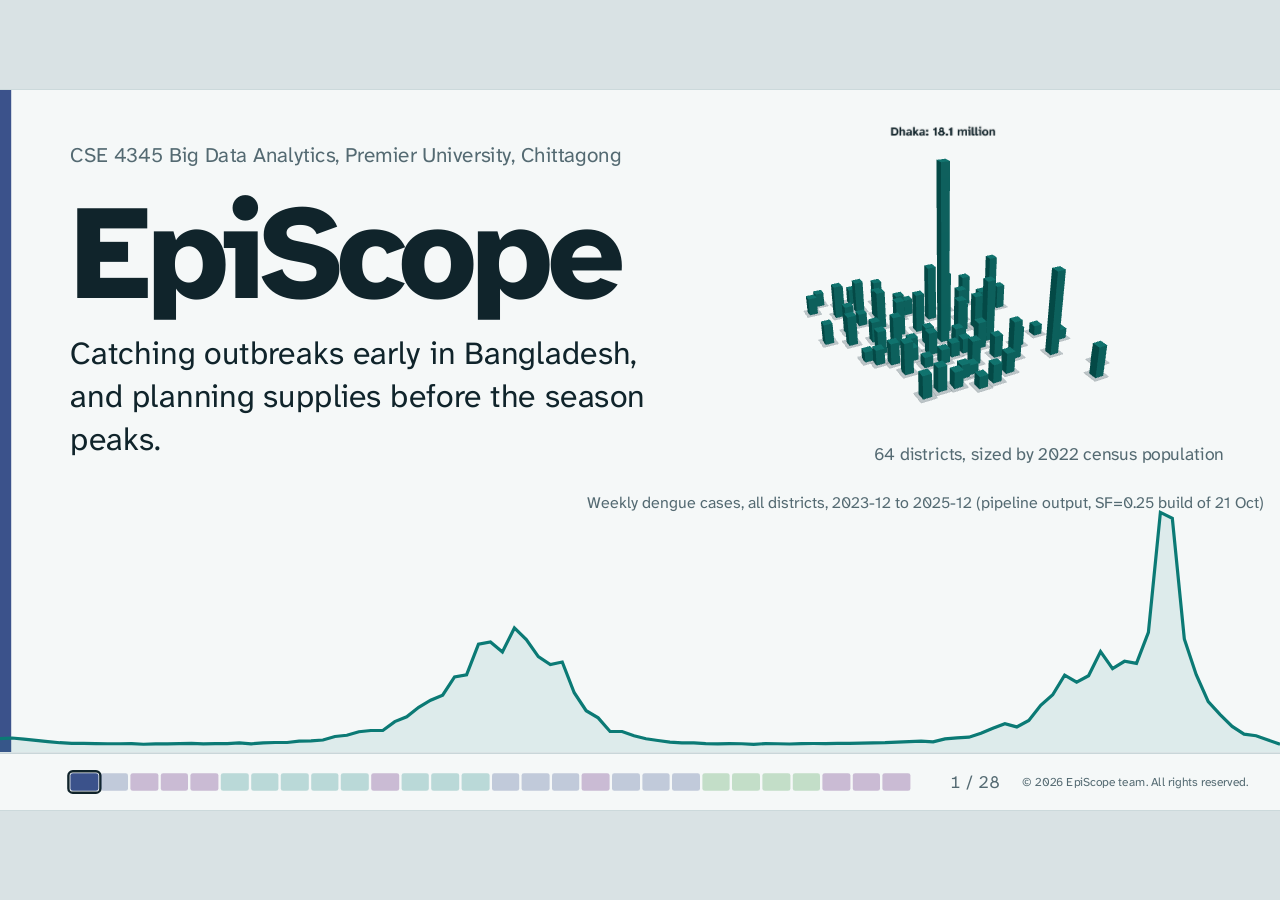
==== index.html @ 824b3678 "Script follows the contribution matrix: backtest, scaling and de-identification to Samira, suppressi" ====
<!doctype html>
<html lang="en" data-theme="light">
<head>
<meta charset="utf-8">
<meta name="viewport" content="width=device-width, initial-scale=1">
<meta name="robots" content="noindex, nofollow">
<title>EpiScope slides</title>
<meta name="description" content="Slides for the EpiScope group video, CSE 4345 Big Data Analytics.">
<link rel="icon" href="data:image/svg+xml,%3Csvg xmlns='http://www.w3.org/2000/svg' viewBox='0 0 16 16'%3E%3Crect width='16' height='16' rx='3' fill='%230b7a75'/%3E%3Cpath d='M2 11l3-4 3 2 3-5 3 3' stroke='white' stroke-width='1.6' fill='none'/%3E%3C/svg%3E">
<link rel="stylesheet" href="assets/base.css">
<style>
  html, body { height: 100%; overflow: hidden; }
  body { background: #d9e2e4; display: grid; place-items: center; }
  :root[data-theme="dark"] body { background: #081215; }

  /* 1600 x 900 design canvas, scaled to fit the window */
  .stage {
    position: fixed; left: 50%; top: 50%; /* fixed: a 1600 px box must not widen the phone's layout viewport */
    width: 1600px; height: 900px;
    transform-origin: 0 0;
    background: var(--paper);
    overflow: hidden;
    box-shadow: 0 0 0 1px var(--rule);
  }
  .slide {
    position: absolute; inset: 0;
    padding: 64px 88px 120px;
    display: none;
    font-size: 30px; line-height: 1.35;
  }
  .slide.active { display: block; }
  .slide h2 {
    font-size: 64px; line-height: 1.05; font-weight: 800; letter-spacing: -0.02em;
    margin: 0 0 28px; max-width: 24ch;
  }
  .slide h2 + .lede { margin-top: -12px; }
  .lede { font-size: 34px; color: var(--muted); max-width: 46ch; margin: 0 0 32px; }
  .slide p { margin: 0 0 18px; max-width: 48ch; }
  .slide ul { margin: 0; padding-left: 1.1em; }
  .slide li { margin: 0 0 14px; max-width: 46ch; }
  .slide li::marker { color: var(--sp); }
  .small { font-size: 22px; color: var(--muted); }
  .src { position: absolute; left: 88px; bottom: 92px; font-size: 18px; color: var(--muted); max-width: 1400px; }
  .cols { display: grid; grid-template-columns: 1fr 1fr; gap: 56px; align-items: start; }
  .cols.wide-left { grid-template-columns: 1.25fr 1fr; }
  .cols.wide-right { grid-template-columns: 1fr 1.35fr; }
  .big { font-size: 96px; font-weight: 800; line-height: 1; letter-spacing: -0.03em; }
  .num { font-variant-numeric: tabular-nums; }
  b, strong { font-weight: 800; }
  code { font-family: inherit; font-weight: 600; background: var(--panel); border: 1px solid var(--rule); border-radius: 6px; padding: 0 .25em; }

  /* the speaker's colour runs down the left edge of each slide */
  .slide::before { content: ""; position: absolute; left: 0; top: 0; bottom: 0; width: 14px; background: var(--sp); }
  .slide[data-speaker="s1"] { --sp: var(--s1); }
  .slide[data-speaker="s2"] { --sp: var(--s2); }
  .slide[data-speaker="s3"] { --sp: var(--s3); }
  .slide[data-speaker="s4"] { --sp: var(--s4); }

  /* bottom bar: speaker label, week-strip progress, slide number */
  .bar {
    position: absolute; left: 0; right: 0; bottom: 0; height: 72px;
    display: flex; align-items: center; gap: 28px; padding: 0 40px 0 88px;
    border-top: 2px solid var(--rule); background: var(--paper);
    font-size: 22px; z-index: 5;
  }
  .team { display: grid; grid-template-columns: repeat(4, 1fr); gap: 30px; margin-top: 34px; }
  .team .card { background: var(--panel); border: 2px solid var(--rule); border-top: 10px solid var(--c); border-radius: 12px; padding: 26px 26px 30px; }
  .team .nm { font-size: 40px; font-weight: 800; line-height: 1.1; margin: 0 0 18px; }
  .team .rl { font-size: 28px; font-weight: 700; margin: 0 0 8px; }
  .team .dt { font-size: 23px; color: var(--muted); margin: 0; }
  .scene3d { position: absolute; margin: 0; }
  .scene3d canvas { position: absolute; inset: 0; width: 100%; height: 100%; opacity: 0; transition: opacity 900ms ease-out; pointer-events: none; }
  .scene3d.on canvas { opacity: 1; }
  .scene3d .fallback { visibility: hidden; }
  .scene3d.no3d .fallback { visibility: visible; }
  .scene3d figcaption { position: absolute; right: 0; bottom: -10px; }
  .only3d { visibility: hidden; }
  .has3d .only3d { visibility: visible; }
  .strip { flex: 1; display: grid; gap: 3px; height: 22px; }
  .strip b { border-radius: 3px; opacity: .28; }
  .strip b.done { opacity: .75; }
  .strip b.now { opacity: 1; outline: 3px solid var(--ink); outline-offset: 1px; }
  .count { font-variant-numeric: tabular-nums; color: var(--muted); min-width: 84px; text-align: right; }
  .copy { font-size: 15px; color: var(--muted); white-space: nowrap; }

  /* entrance animation: one orchestrated rise per slide, diagrams draw in */
  .slide.active [data-in] { animation: rise 480ms cubic-bezier(.2,.7,.2,1) both; animation-delay: calc(var(--i, 0) * 90ms + 60ms); }
  @keyframes rise { from { opacity: 0; transform: translateY(18px); } to { opacity: 1; transform: none; } }
  .slide.active .draw { stroke-dasharray: 1; stroke-dashoffset: 1; animation: draw 900ms ease-out forwards; animation-delay: calc(var(--d, 0) * 120ms + 200ms); }
  @keyframes draw { to { stroke-dashoffset: 0; } }
  .slide.active .grow { transform-box: fill-box; transform-origin: 0 100%; animation: growy 560ms cubic-bezier(.2,.7,.2,1) both; animation-delay: calc(var(--d, 0) * 50ms + 250ms); }
  .slide.active .growx { transform-box: fill-box; transform-origin: 0 0; animation: growx 560ms cubic-bezier(.2,.7,.2,1) both; animation-delay: calc(var(--d, 0) * 50ms + 250ms); }
  @keyframes growy { from { transform: scaleY(0); } }
  @keyframes growx { from { transform: scaleX(0); } }
  @media (prefers-reduced-motion: reduce) {
    .slide.active [data-in], .slide.active .draw, .slide.active .grow, .slide.active .growx { animation: none !important; stroke-dashoffset: 0; }
  }

  /* diagrams */
  svg { display: block; overflow: visible; font-family: var(--font); }
  svg text { fill: var(--ink); }
  svg .m { fill: var(--muted); }
  .box { fill: var(--panel); stroke: var(--ink); stroke-width: 2.5; }
  .box.soft { stroke: var(--rule); }
  .ln { fill: none; stroke: var(--ink); stroke-width: 3; }
  .ln.mute { stroke: var(--muted); stroke-width: 2.5; }
  .ln.alert { stroke: var(--alert); }

  /* title slide */
  .title h1 { font-size: 168px; line-height: .9; font-weight: 800; letter-spacing: -0.045em; margin: 30px 0 22px; }
  .title .lede { font-size: 40px; color: var(--ink); max-width: 30ch; }
  .title .meta { font-size: 26px; color: var(--muted); }
  .title svg.curve { position: absolute; left: 0; right: 0; bottom: 72px; width: 1600px; height: 330px; }


  .four { display: grid; grid-template-columns: repeat(4, 1fr); gap: 34px; margin-top: 30px; }
  .four div { border-top: 6px solid var(--sp); padding-top: 18px; }
  .four h3 { font-size: 34px; margin: 0 0 10px; }
  .four p { font-size: 26px; color: var(--muted); }

  .vs { display: grid; grid-template-columns: 1fr 120px 1fr; align-items: center; gap: 20px; margin-top: 40px; }
  .vs .side h3 { font-size: 38px; margin: 0 0 8px; }
  .vs .side p { color: var(--muted); }
  .vs .mid { font-size: 44px; font-weight: 800; text-align: center; color: var(--alert); }
  .verdict { margin-top: 46px; padding: 22px 28px; border-left: 8px solid var(--sp); background: var(--panel); max-width: 1180px; }

  table.t { border-collapse: collapse; width: 100%; font-size: 27px; }
  table.t th { text-align: left; font-size: 22px; color: var(--muted); font-weight: 600; padding: 0 16px 10px 0; border-bottom: 3px solid var(--ink); }
  table.t td { padding: 14px 16px 14px 0; border-bottom: 2px solid var(--rule); vertical-align: top; }
  table.t td:first-child { font-weight: 800; white-space: nowrap; }
  table.t .r { text-align: right; font-variant-numeric: tabular-nums; }

  .shot { border: 2px solid var(--rule); border-radius: 10px; overflow: hidden; background: #fff; }
  .shot img { display: block; width: 100%; height: auto; }
  .cue {
    display: inline-block; font-size: 22px; font-weight: 600; color: var(--paper); background: var(--ink);
    border-radius: 6px; padding: 4px 12px; margin-bottom: 18px;
  }
  .stamp { font-size: 22px; font-weight: 600; color: var(--muted); }
  .stamp.d { color: var(--teal); }
  .pendbox { border: 3px dashed var(--pending); background: var(--pending-bg); color: var(--pending); border-radius: 12px; padding: 22px 26px; font-size: 26px; font-weight: 600; }
  .formula { font-size: 32px; background: var(--panel); border: 2px solid var(--rule); border-radius: 10px; padding: 18px 24px; margin: 0 0 18px; }
  .steps { counter-reset: s; list-style: none; padding: 0 !important; }
  .steps li { counter-increment: s; position: relative; padding-left: 52px; font-size: 27px; }
  .steps li::before { content: counter(s); position: absolute; left: 0; top: 0; width: 36px; height: 36px; border-radius: 50%; background: var(--sp); color: #fff; font-size: 22px; font-weight: 800; display: grid; place-items: center; }
  .kpis { display: grid; grid-template-columns: repeat(3, 1fr); gap: 30px; margin-top: 18px; }
  .kpis div { border-top: 4px solid var(--sp); padding-top: 12px; }
  .kpis .big { font-size: 70px; }

</style>
</head>
<body>
<main class="stage" id="stage" aria-live="polite">

<!-- 1 -->
<section class="slide title" data-speaker="s1" aria-label="Title">
  <p class="meta" data-in>CSE 4345 Big Data Analytics, Premier University, Chittagong</p>
  <h1 data-in>EpiScope</h1>
  <p class="lede" data-in>Catching outbreaks early in Bangladesh, and planning supplies before the season peaks.</p>
  <figure class="scene3d" id="title-3d" style="right:70px;top:40px;width:700px;height:420px" aria-label="The 64 districts as bars, height = 2022 census population">
    <svg class="fallback" id="title-map" viewBox="0 0 700 420" width="700" height="420"></svg>
    <figcaption class="small">64 districts, sized by 2022 census population</figcaption>
  </figure>
  <svg class="curve" id="title-curve" viewBox="0 0 1600 330" preserveAspectRatio="none" aria-label="Weekly dengue cases, all districts, from the pipeline's SF=0.25 build of 21 Oct"></svg>
</section>

<!-- 2 -->
<section class="slide" data-speaker="s1" aria-label="Meet our team">
  <h2 data-in>Meet our team</h2>
  <p class="lede" data-in>Four people, one pipeline. Each of us presents one part of it.</p>
  <div class="team" id="team"></div>
</section>

<!-- 3 -->
<section class="slide" data-speaker="s2" aria-label="The problem">
  <h2 data-in>Late, messy reports from 64 districts</h2>
  <p class="lede" data-in>Dengue, diarrhoea, flu-like illness and malaria. Reports arrive late, facilities go quiet, and the same patient appears twice.</p>
  <div class="four">
    <div data-in><h3>Warn early</h3><p>An alert when cases rise more than the season explains.</p></div>
    <div data-in><h3>Forecast</h3><p>Cases and hospital demand, one to four weeks ahead, with a range.</p></div>
    <div data-in><h3>Allocate</h3><p>Split a fixed national stock of supplies across districts.</p></div>
    <div data-in><h3>Prepare</h3><p>A calendar of when to stock up and when to start campaigns.</p></div>
  </div>
  <p class="verdict" data-in>The people using it are not data scientists. Every output has to explain itself.</p>
</section>

<!-- 4 -->
<section class="slide" data-speaker="s2" aria-label="Conflict 1">
  <h2 data-in>Conflict 1: early alerts or few false alarms</h2>
  <div class="vs">
    <div class="side" data-in><h3>District health officer</h3><p>"Tell me the moment cases go up. A missed outbreak costs lives."</p></div>
    <div class="mid" data-in>vs</div>
    <div class="side" data-in><h3>Epidemiologist</h3><p>"If the alarm rings every week, nobody answers it."</p></div>
  </div>
  <p class="verdict" data-in>We sweep the alert threshold against planted outbreaks and pick the point in the open.</p>
</section>

<!-- 5 -->
<section class="slide" data-speaker="s2" aria-label="Conflicts 2 to 5">
  <h2 data-in>Four more trade-offs</h2>
  <table class="t" data-in>
    <thead><tr><th>Conflict</th><th>What we chose</th></tr></thead>
    <tbody>
      <tr><td>Detail or privacy</td><td>District and week only; counts of 1 to 4 hidden, with a second cell hidden where a total would reveal them</td></tr>
      <tr><td>Efficiency or equity</td><td>One number, the equity floor α, decides how much goes by population</td></tr>
      <tr><td>Speed or cost</td><td>A daily batch that can be re-run safely; allocation is a weekly decision</td></tr>
      <tr><td>Accuracy or clarity</td><td>A readable count model, tested against a simple baseline</td></tr>
    </tbody>
  </table>
</section>

<!-- 6 -->
<section class="slide" data-speaker="s3" aria-label="The data story">
  <h2 data-in>Real places and weather, synthetic patients</h2>
  <div class="cols">
    <div data-in>
      <p><b>Real:</b> district borders and 2022 census population (BBS and OCHA via HDX), daily weather from the Open-Meteo archive.</p>
      <p><b>Synthetic:</b> every patient, facility and stock record, made by our generator. No real patient data anywhere.</p>
      <p>Dengue follows rain by a few weeks and peaks in autumn, matching OpenDengue.</p>
    </div>
    <div data-in>
      <p class="stamp d">Planted outbreaks the detector never sees</p>
      <div class="big num" style="font-size:160px">35</div>
      <p>Found by EARS C2: <b>33</b>. Found by CUSUM: <b>32</b>.</p>
      <p class="small">Source: <code>docs/FINAL-NUMBERS.md</code> (<code>detection_tradeoff.json</code>), final SF=1 build, seed 42</p>
    </div>
  </div>
</section>

<!-- 7 -->
<section class="slide" data-speaker="s3" aria-label="Architecture">
  <h2 data-in>One pipeline, each layer rebuilt from the last</h2>
  <svg viewBox="0 0 1430 520" width="1430" height="520" data-in aria-label="Architecture diagram">
    <defs><marker id="ah" viewBox="0 0 10 10" refX="9" refY="5" markerWidth="7" markerHeight="7" orient="auto-start-reverse"><path d="M0 0L10 5L0 10z" fill="currentColor"/></marker></defs>
    <g style="color: var(--ink)">
      <rect class="box soft" x="0" y="40" width="210" height="300" rx="10"/>
      <text x="20" y="80" font-size="26" font-weight="800">Sources</text>
      <text x="20" y="120" font-size="21" class="m">census, borders</text>
      <text x="20" y="152" font-size="21" class="m">weather</text>
      <text x="20" y="184" font-size="21" class="m">encounters</text>
      <text x="20" y="216" font-size="21" class="m">facilities, stock</text>
      <text x="20" y="262" font-size="21" class="m">new drops by</text>
      <text x="20" y="290" font-size="21" class="m">file pattern</text>

      <rect class="box" x="270" y="40" width="200" height="300" rx="10" style="stroke: #8c5a2b"/>
      <text x="290" y="80" font-size="28" font-weight="800">Bronze</text>
      <text x="290" y="120" font-size="21" class="m">raw, as strings</text>
      <text x="290" y="152" font-size="21" class="m">checksum</text>
      <text x="290" y="184" font-size="21" class="m">batch ID</text>
      <text x="290" y="216" font-size="21" class="m">ingest log</text>

      <rect class="box" x="530" y="40" width="210" height="300" rx="10" style="stroke: #7d8b90"/>
      <text x="550" y="80" font-size="28" font-weight="800">Silver</text>
      <text x="550" y="120" font-size="21" class="m">quality rules</text>
      <text x="550" y="152" font-size="21" class="m">keyed hash IDs</text>
      <text x="550" y="184" font-size="21" class="m">Delta MERGE</text>
      <text x="550" y="216" font-size="21" class="m">late records</text>

      <rect class="box" x="800" y="40" width="200" height="300" rx="10" style="stroke: #b8860b"/>
      <text x="820" y="80" font-size="28" font-weight="800">Gold</text>
      <text x="820" y="120" font-size="21" class="m">weekly counts</text>
      <text x="820" y="152" font-size="21" class="m">by onset week</text>
      <text x="820" y="184" font-size="21" class="m">quality report</text>
      <text x="820" y="216" font-size="21" class="m">batch IDs kept</text>

      <rect class="box" x="1060" y="40" width="370" height="140" rx="10"/>
      <text x="1080" y="80" font-size="26" font-weight="800">Analytics</text>
      <text x="1080" y="118" font-size="21" class="m">alerts, forecasts, demand,</text>
      <text x="1080" y="148" font-size="21" class="m">allocation LP, calendar</text>

      <rect class="box" x="1060" y="220" width="370" height="120" rx="10"/>
      <text x="1080" y="260" font-size="26" font-weight="800">Serving export</text>
      <text x="1080" y="298" font-size="21" class="m">small JSON, under 10 MB</text>

      <rect class="box" x="1060" y="400" width="370" height="110" rx="10" style="stroke: var(--teal)"/>
      <text x="1080" y="442" font-size="26" font-weight="800">D3 dashboard</text>
      <text x="1080" y="478" font-size="21" class="m">five linked views, what-if</text>

      <rect class="box soft" x="530" y="400" width="210" height="100" rx="10" style="stroke: var(--alert)"/>
      <text x="550" y="440" font-size="24" font-weight="800">Quarantine</text>
      <text x="550" y="474" font-size="21" class="m">with reason codes</text>

      <path class="ln draw" pathLength="1" style="--d:0" d="M210 190H262" marker-end="url(#ah)"/>
      <path class="ln draw" pathLength="1" style="--d:1" d="M470 190H522" marker-end="url(#ah)"/>
      <path class="ln draw" pathLength="1" style="--d:2" d="M740 190H792" marker-end="url(#ah)"/>
      <path class="ln draw" pathLength="1" style="--d:3" d="M1000 110H1052" marker-end="url(#ah)"/>
      <path class="ln draw" pathLength="1" style="--d:3" d="M1000 280H1052" marker-end="url(#ah)"/>
      <path class="ln draw" pathLength="1" style="--d:4" d="M1245 180V212" marker-end="url(#ah)"/>
      <path class="ln draw" pathLength="1" style="--d:5" d="M1245 340V392" marker-end="url(#ah)"/>
      <path class="ln alert draw" pathLength="1" style="--d:2" d="M635 340V392" marker-end="url(#ah)"/>
      <text x="0" y="400" font-size="21" class="m">Spark 4 in local mode,</text>
      <text x="0" y="430" font-size="21" class="m">Delta Lake tables,</text>
      <text x="0" y="460" font-size="21" class="m">one command: make all</text>
    </g>
  </svg>
</section>

<!-- 8 -->
<section class="slide" data-speaker="s3" aria-label="Generator">
  <h2 data-in>The generator plants the problems we must catch</h2>
  <div class="cols wide-right">
    <div data-in>
      <p>Patients are fake, but seasons, climate and population are real.</p>
      <p>Defects are injected on purpose, so the pipeline can prove it catches each one.</p>
      <p>Two facilities each go silent for three weeks, then back-fill everything at once.</p>
    </div>
    <div data-in>
      <p class="stamp d">Injected defect rates, from <code>generator/config.py</code></p>
      <svg id="defect-chart" viewBox="0 0 720 360" width="720" height="360"></svg>
    </div>
  </div>
</section>

<!-- 9 -->
<section class="slide" data-speaker="s3" aria-label="Bronze">
  <h2 data-in>Bronze: keep what arrived, load it once</h2>
  <svg viewBox="0 0 1420 330" width="1420" height="330" data-in aria-label="Bronze checksum flow">
    <g style="color: var(--ink)">
      <rect class="box" x="0" y="100" width="230" height="110" rx="10"/>
      <text x="22" y="148" font-size="26" font-weight="800">New file</text>
      <text x="22" y="182" font-size="21" class="m">found by pattern</text>
      <rect class="box" x="320" y="100" width="260" height="110" rx="10"/>
      <text x="342" y="148" font-size="26" font-weight="800">SHA-256</text>
      <text x="342" y="182" font-size="21" class="m">of the file bytes</text>
      <path d="M800 70 L960 155 L800 240 L640 155 Z" class="box"/>
      <text x="800" y="150" font-size="23" font-weight="800" text-anchor="middle">Seen in the</text>
      <text x="800" y="178" font-size="23" font-weight="800" text-anchor="middle">ingest log?</text>
      <rect class="box soft" x="1070" y="10" width="340" height="110" rx="10"/>
      <text x="1092" y="58" font-size="26" font-weight="800">Skip it</text>
      <text x="1092" y="92" font-size="21" class="m">a re-run does nothing</text>
      <rect class="box" x="1070" y="200" width="340" height="120" rx="10" style="stroke: #8c5a2b"/>
      <text x="1092" y="246" font-size="26" font-weight="800">Append as strings</text>
      <text x="1092" y="280" font-size="21" class="m">+ batch ID, load time,</text>
      <text x="1092" y="306" font-size="21" class="m">source, checksum</text>
      <path class="ln draw" pathLength="1" style="--d:0" d="M230 155H312" marker-end="url(#ah)"/>
      <path class="ln draw" pathLength="1" style="--d:1" d="M580 155H632" marker-end="url(#ah)"/>
      <path class="ln draw" pathLength="1" style="--d:2" d="M960 155 C1010 155 1010 65 1062 65" marker-end="url(#ah)"/>
      <path class="ln draw" pathLength="1" style="--d:3" d="M960 155 C1010 155 1010 260 1062 260" marker-end="url(#ah)"/>
      <text x="1000" y="92" font-size="22" font-weight="800">yes</text>
      <text x="1000" y="240" font-size="22" font-weight="800">no</text>
    </g>
  </svg>
  <p data-in style="margin-top:30px">No date or file name is written in the code. That is why an unseen test drop loads with no changes.</p>
  <p class="src">Code: <code>pipeline/bronze/ingest.py</code></p>
</section>

<!-- 10 -->
<section class="slide" data-speaker="s3" aria-label="Silver quality">
  <h2 data-in>Silver: rules decide what we trust</h2>
  <div class="cols wide-right">
    <div data-in>
      <p><b>14 rules</b> for encounters, <b>7</b> each for facilities and stock.</p>
      <p>A failing row is never deleted. It goes to quarantine with every reason code it broke.</p>
      <div class="kpis" style="grid-template-columns:1fr 1fr">
        <div><div class="big num">1,367,440</div><p class="small">rows quarantined at SF=1</p></div>
        <div><div class="big num">4.0%</div><p class="small">of 34,136,930 encounter rows</p></div>
      </div>
    </div>
    <div data-in>
      <p class="stamp d">Share of rows failing each rule, first load</p>
      <svg id="dq-chart" viewBox="0 0 720 400" width="720" height="400"></svg>
    </div>
  </div>
  <p class="src">Counts: <code>docs/FINAL-NUMBERS.md</code> (<code>sf1_final_run.json</code>). Rule chart: <code>dashboard/data/dq.json</code>, SF=0.25 build of 21 Oct.</p>
</section>

<!-- 11 -->
<section class="slide" data-speaker="s2" aria-label="Privacy and MERGE">
  <h2 data-in>No patient ID past bronze; one rule for late data</h2>
  <div class="cols">
    <div data-in>
      <p class="formula">patient_key = HMAC-SHA256(salt, patient_id)</p>
      <p>Built from Spark's own <code>sha2</code>, so no Python UDF slows it down.</p>
      <p>The salt lives in <code>.env</code>, outside Git. Clean rows keep only an age band.</p>
    </div>
    <div data-in>
      <svg viewBox="0 0 640 380" width="640" height="380" aria-label="MERGE rule">
        <g style="color: var(--ink)">
          <rect class="box soft" x="0" y="0" width="290" height="120" rx="10"/>
          <text x="20" y="44" font-size="24" font-weight="800">Row in silver</text>
          <text x="20" y="80" font-size="21" class="m">reported 3 Jan</text>
          <rect class="box" x="350" y="0" width="290" height="120" rx="10"/>
          <text x="370" y="44" font-size="24" font-weight="800">Same ID arrives</text>
          <text x="370" y="80" font-size="21" class="m">reported 10 Jan</text>
          <path class="ln draw" pathLength="1" style="--d:0" d="M145 120V180H320" />
          <path class="ln draw" pathLength="1" style="--d:1" d="M495 120V180H320V222" marker-end="url(#ah)"/>
          <rect class="box" x="40" y="230" width="560" height="140" rx="10" style="stroke: var(--sp)"/>
          <text x="64" y="276" font-size="25" font-weight="800">MERGE on encounter_id</text>
          <text x="64" y="314" font-size="22">replace only if the new report is later</text>
          <text x="64" y="348" font-size="21" class="m">re-run: no change. late record: right week.</text>
        </g>
      </svg>
    </div>
  </div>
  <p class="src">Code: <code>pipeline/privacy/deid.py</code>, <code>pipeline/silver/build.py</code></p>
</section>

<!-- 12 -->
<section class="slide" data-speaker="s3" aria-label="Gold">
  <h2 data-in>Gold counts by onset week, so a back-fill is not a spike</h2>
  <div class="cols">
    <div data-in>
      <p class="stamp">Illustration: one facility, silent for 3 weeks</p>
      <svg id="onset-ill" viewBox="0 0 640 360" width="640" height="360"></svg>
    </div>
    <div data-in>
      <p>Gold rebuilds only the weeks a batch touched.</p>
      <p>Every gold row carries the bronze batch IDs it came from, so any number on the dashboard traces back to its files.</p>
    </div>
  </div>
  <p class="src">Code: <code>pipeline/gold/build.py</code> (replaceWhere on changed weeks)</p>
</section>

<!-- 13 -->
<section class="slide" data-speaker="s3" aria-label="Live pipeline run">
  <span class="cue" data-in>Live run in the terminal, clock visible</span>
  <h2 data-in>New drop, re-run, quarantine</h2>
  <div class="cols">
    <ol class="steps" data-in>
      <li><code>git describe --tags</code> shows v1.0</li>
      <li><code>make drop</code> with a new seed: 14 new days</li>
      <li><code>make bronze silver gold analytics serve</code></li>
      <li>Run again: nothing new, duplicates = 0</li>
      <li>One quarantined row: <code>DQ_ORPHAN_FACILITY</code></li>
      <li>A gold row's batch IDs in the ingest log</li>
    </ol>
    <div data-in>
      <p class="stamp">Hidden-drop drill on the final ingestion code</p>
      <table class="t">
        <tbody>
          <tr><td>Drop seed</td><td class="r">4675</td></tr>
          <tr><td>Rows added to silver</td><td class="r"><b>+8,888</b></td></tr>
          <tr><td>Duplicates after re-run</td><td class="r"><b>0</b></td></tr>
          <tr><td>Export</td><td class="r">9.76 MB</td></tr>
          <tr><td>Whole drill</td><td class="r">28.6 min, pass</td></tr>
        </tbody>
      </table>
      <p class="small" style="margin-top:14px">Clean clone, SF=0.05. Source: <code>docs/FINAL-NUMBERS.md</code> (<code>hidden_drop_drill.json</code>).</p>
    </div>
  </div>
</section>

<!-- 14 -->
<section class="slide" data-speaker="s3" aria-label="Spark performance">
  <h2 data-in>Spark choices, and the 45-minute target</h2>
  <div class="cols">
    <ul data-in>
      <li><b>Broadcast joins</b> for small tables: the encounter table never shuffles for a join.</li>
      <li><b>Adaptive query execution</b> on.</li>
      <li><b>Partition by year only</b>: finer keys would mean thousands of tiny files.</li>
      <li><b>Daily batch</b> for forecasts and allocation: they are weekly decisions.</li>
    </ul>
    <div data-in>
      <table class="t">
        <thead><tr><th>Scale factor</th><th class="r">Runtime</th></tr></thead>
        <tbody>
          <tr><td>0.25</td><td class="r">15.4 min</td></tr>
          <tr><td>0.5</td><td class="r">20.4 min</td></tr>
          <tr><td>1 (limit 45 min)</td><td class="r"><b>28.3 min, pass</b></td></tr>
          <tr><td>1, final code</td><td class="r"><b>25.0 min</b></td></tr>
        </tbody>
      </table>
      <p class="small" style="margin-top:14px">Silver: rules checked once, 325 s to 214 s Spark time at SF=0.25, outputs identical.
      Backtest: 1 task to 64, 325 s to 165 s. Source: <code>docs/FINAL-NUMBERS.md</code>.</p>
    </div>
  </div>
</section>

<!-- 15 -->
<section class="slide" data-speaker="s1" aria-label="Detection">
  <h2 data-in>Two detectors on seasonally adjusted counts</h2>
  <div class="cols">
    <div data-in>
      <p><b>EARS C2</b>: this week against weeks 3 to 9 back. Alarm when z &gt; 4.0.</p>
      <p class="formula">z = (y − s·m) / σ</p>
      <p><b>CUSUM</b>: S = max(0, S + z − 0.5), alarm when S &gt; 6.5. It adds up small, steady excess.</p>
      <p class="small">Farrington needs about five years before its first test week. That is all the history we have.</p>
    </div>
    <div data-in>
      <div class="shot"><img src="assets/p-ts.webp" alt="Dashboard weekly dengue chart for Dhaka with EARS C2 alert markers"></div>
      <p class="small">Real output: weekly dengue in Dhaka, triangles are EARS C2 alerts (SF=0.25 build, 21 Oct).</p>
    </div>
  </div>
</section>

<!-- 16 -->
<section class="slide" data-speaker="s1" aria-label="Artefact handling">
  <h2 data-in>A silent facility is missing data, not zero cases</h2>
  <div class="cols">
    <div data-in>
      <p class="stamp">Illustration</p>
      <svg id="artefact-ill" viewBox="0 0 640 360" width="640" height="360"></svg>
    </div>
    <div data-in>
      <p>Completeness = reporting facilities ÷ expected.</p>
      <p>Below 80%: the week is <b>missing</b>. Above it: the count is scaled up by 1 ÷ completeness.</p>
      <p>Together with onset-week counting in gold, the back-fill spike never reaches the detector.</p>
    </div>
  </div>
  <p class="src">Code: <code>analytics/detection/prepare.py</code>; both planted silent facilities listed in <code>ground_truth/artefacts.csv</code></p>
</section>

<!-- 17 -->
<section class="slide" data-speaker="s1" aria-label="Forecasting">
  <h2 data-in>A count model a manager can read</h2>
  <div class="cols">
    <div data-in>
      <p class="formula" style="font-size:27px">log μ = season + rain(4–8 wk ago) + temp(4–8 wk ago) + recent level</p>
      <p>Negative binomial, one per district, for dengue and diarrhoea, horizons 1 to 4 weeks.</p>
      <p>Backtest: 52 rolling origins. At each one the model sees only the past.</p>
    </div>
    <div data-in>
      <table class="t">
        <thead><tr><th>Against seasonal naive</th><th class="r">Result</th></tr></thead>
        <tbody>
          <tr><td>MAE (model vs naive)</td><td class="r">113 vs 133</td></tr>
          <tr><td>80% interval coverage</td><td class="r">0.79 vs 0.77</td></tr>
          <tr><td>Relative WIS (&lt; 1 wins)</td><td class="r"><b>0.84</b></td></tr>
          <tr><td>dengue / diarrhoea</td><td class="r">0.89 / 0.72</td></tr>
        </tbody>
      </table>
      <p class="small" style="margin-top:14px">Source: <code>docs/FINAL-NUMBERS.md</code> (<code>backtest_metrics.csv</code>).</p>
    </div>
  </div>
</section>

<!-- 18 -->
<section class="slide" data-speaker="s2" aria-label="Detection evaluation">
  <h2 data-in>Picking the threshold against planted outbreaks</h2>
  <div class="cols">
    <div data-in>
      <p>Sweep the threshold. For each value: outbreaks caught, false alerts per district-year, days to detection.</p>
      <p>Chosen points: EARS C2 threshold 4.0; CUSUM k 0.5, h 6.5.</p>
    </div>
    <div data-in>
      <table class="t">
        <thead><tr><th>Method</th><th class="r">Caught</th><th class="r">False / district-yr</th><th class="r">Median days</th><th class="r">PPV</th></tr></thead>
        <tbody>
          <tr><td>EARS C2</td><td class="r">33 of 35 (0.94)</td><td class="r">1.89</td><td class="r">8</td><td class="r">0.15</td></tr>
          <tr><td>CUSUM</td><td class="r">32 of 35 (0.91)</td><td class="r">1.82</td><td class="r">9.5</td><td class="r">0.25</td></tr>
        </tbody>
      </table>
      <p class="small" style="margin-top:14px">EARS C2 catches 91% within 14 days. Source: <code>docs/FINAL-NUMBERS.md</code> (<code>detection_tradeoff.json</code>).</p>
    </div>
  </div>
</section>

<!-- 19 -->
<section class="slide" data-speaker="s1" aria-label="Allocation model">
  <h2 data-in>From cases to supplies to a plan</h2>
  <div class="cols wide-left">
    <div data-in>
      <svg viewBox="0 0 760 330" width="760" height="330" aria-label="Demand chain">
        <g style="color: var(--ink)">
          <rect class="box" x="0" y="120" width="180" height="90" rx="10"/><text x="20" y="174" font-size="25" font-weight="800">Forecast</text>
          <rect class="box" x="250" y="120" width="190" height="90" rx="10"/><text x="270" y="160" font-size="25" font-weight="800">Demand</text><text x="270" y="192" font-size="20" class="m">q90, minus stock</text>
          <rect class="box" x="510" y="0" width="250" height="330" rx="10" style="stroke: var(--sp)"/>
          <text x="530" y="46" font-size="25" font-weight="800">Need per district</text>
          <text x="530" y="98" font-size="22">beds</text><text x="530" y="140" font-size="22">IV saline</text><text x="530" y="182" font-size="22">NS1 test kits</text><text x="530" y="224" font-size="22">ORS sachets</text><text x="530" y="266" font-size="22">malaria courses</text>
          <path class="ln draw" pathLength="1" style="--d:0" d="M180 165H242" marker-end="url(#ah)"/>
          <path class="ln draw" pathLength="1" style="--d:1" d="M440 165H502" marker-end="url(#ah)"/>
        </g>
      </svg>
    </div>
    <div data-in>
      <p class="formula" style="font-size:25px">minimise weighted unmet need<br>budget, transport per division<br>x<sub>d</sub> ≥ min(α · p<sub>d</sub> · Σx, need<sub>d</sub>)<br>x<sub>d</sub> ≤ need<sub>d</sub></p>
      <p class="small">p<sub>d</sub>: population share; Σx: total sent.</p>
      <p>Solved with PuLP and CBC. Every rate lives in one file with its source.</p>
    </div>
  </div>
  <p class="src">Code: <code>analytics/forecast/demand_assumptions.py</code>, <code>analytics/optimise/lp.py</code></p>
</section>

<!-- 20 -->
<section class="slide" data-speaker="s1" aria-label="Efficiency and equity">
  <h2 data-in>The price of fairness</h2>
  <div class="cols wide-right">
    <div data-in>
      <p>At half the budget: <b>67.8%</b> of need met, against <b>34.4%</b> for a population split.</p>
      <p>Spread across all 64 districts: top-5 share 0.22, Gini 0.27 (SF=0.25; before the fix: 1.00 and 0.98).</p>
      <p>A floor of α 0.1 to 0.9 costs 2.3 to 2.4 points (65.3 to 65.5%); α 1 costs 1.5. No district gets more than it needs.</p>
      <p><b>Recommended α = 0</b>: of the floors costing ≤ 2 points (α 0 and 1), it gives the worst-off district most (0.46 vs 0.38).</p>
    </div>
    <div data-in>
      <figure class="scene3d" id="alloc-3d" style="position:relative;width:760px;height:430px" aria-label="Share of need met at every budget and equity floor">
        <svg class="fallback" id="curve-chart" viewBox="0 0 760 430" width="760" height="430"></svg>
      </figure>
      <p class="small only3d"><b style="color:var(--s4)">Green</b>: our plan at every budget (front to back: 0.25 to 1.5 × full need) and every α (left to right: 0 to 1). <b style="color:var(--alert)">Red</b>: population split.</p>
    </div>
  </div>
  <p class="src">Source: <code>docs/FINAL-NUMBERS.md</code> (<code>allocation_summary.json</code>, <code>allocation_diagnosis.md</code>); curve from <code>allocation_curve.csv</code>.</p>
</section>

<!-- 21 -->
<section class="slide" data-speaker="s1" aria-label="Preparedness calendar">
  <h2 data-in>Dengue calendar by division</h2>
  <svg id="cal-chart" viewBox="0 0 1420 520" width="1420" height="520" data-in></svg>
  <p class="src">Source: <code>docs/experiments/calendar_summary.csv</code> (STL per division, 5 years). Rule: stock 3 weeks and campaign 6 weeks before onset.</p>
</section>

<!-- 22 -->
<section class="slide" data-speaker="s4" aria-label="Dashboard design">
  <h2 data-in>Built for a district office laptop</h2>
  <div class="cols wide-right">
    <ul data-in>
      <li>D3 v7 only, no other chart library.</li>
      <li>Reads small gold summaries, under 10 MB. Never a patient row.</li>
      <li>Every panel says how fresh its data is.</li>
      <li>Viridis for cases, vermillion for alerts: colour-blind safe.</li>
      <li>Phone: views stack in one column.</li>
    </ul>
    <div class="shot" data-in><img src="assets/dash-top.webp" alt="EpiScope dashboard: map, weekly chart, seasonal heatmap"></div>
  </div>
</section>

<!-- 23 -->
<section class="slide" data-speaker="s4" aria-label="Linked views">
  <span class="cue" data-in>Switch to the live dashboard</span>
  <h2 data-in>One selection, five views</h2>
  <div class="cols wide-right">
    <ol class="steps" data-in>
      <li>The map shows cases per 100,000; triangles are alerts</li>
      <li>Solid triangle: on alert in the last full week; outline: earlier in the range</li>
      <li>The table ranks districts by alerts</li>
      <li>Click a district: weekly chart, heatmap and allocation follow</li>
    </ol>
    <div class="shot" data-in><img src="assets/dash-ctg.webp" alt="Dashboard after selecting Chattogram: every view shows Chattogram"></div>
  </div>
</section>

<!-- 24 -->
<section class="slide" data-speaker="s4" aria-label="Uncertainty, suppression and what-if">
  <h2 data-in>Ranges, hidden counts and the what-if panel</h2>
  <div class="cols wide-right">
    <ol class="steps" data-in>
      <li>Drag the time strip: every view follows</li>
      <li>Open dot: newest week, not yet complete</li>
      <li>Blue band: 80% forecast range; table below</li>
      <li>Striped cells: counts 1–4, hidden</li>
      <li>What-if: move budget and α; the plan comes from a grid solved in advance</li>
      <li><code>?district=</code>: own district in full, rest as division totals</li>
    </ol>
    <div data-in><div class="shot" style="width:fit-content;margin-left:auto"><img src="assets/p-alloc.webp" style="max-height:540px;width:auto" alt="Allocation panel with budget, equity floor and threshold sliders"></div>
    <p class="small" style="text-align:right">Final SF=1 build, allocation capped at need.</p></div>
  </div>
</section>

<!-- 25 -->
<section class="slide" data-speaker="s4" aria-label="Persona walkthroughs">
  <h2 data-in>Simulated persona walkthroughs run with AI agents</h2>
  <div class="cols">
    <div data-in>
      <p>Three AI agents, each briefed as a non-technical persona, tried five tasks each on the real dashboard. Not a test with real people.</p>
      <p>Personas: a district officer in Cox's Bazar, a hospital store-keeper in Chattogram, a senior ministry official.</p>
      <p class="small">Run on an SF=1 build of 21 October, before the allocation cap.</p>
    </div>
    <div data-in>
      <table class="t">
        <tbody>
          <tr><td>Round 1</td><td class="r">0 of 15 tasks done</td></tr>
          <tr><td>Round 2, after fixes</td><td class="r"><b>13 of 15</b></td></tr>
          <tr><td>Problems found</td><td class="r">48</td></tr>
          <tr><td>Fixed / partly / not</td><td class="r">26 / 20 / 2</td></tr>
        </tbody>
      </table>
      <p class="small" style="margin-top:14px">Source: <code>docs/FINAL-NUMBERS.md</code> (<code>docs/usability/</code>).</p>
    </div>
  </div>
</section>

<!-- 26 -->
<section class="slide" data-speaker="s2" aria-label="Privacy and ethics">
  <h2 data-in>Privacy by design, and a limit of the equity floor</h2>
  <div class="cols">
    <ul data-in>
      <li>Keyed hash for patient IDs; age in bands.</li>
      <li>Counts 1 to 4 hidden, with complementary suppression so totals cannot reveal them.</li>
      <li>k-anonymity checker for record-level extracts; published tables are aggregates.</li>
      <li>Equity floor: a population share, never more than need. No need shown, nothing sent, so it cannot protect a district whose reports are missing. Silent weeks are marked missing, not zero.</li>
    </ul>
    <div data-in>
      <div class="shot" style="width:fit-content;margin-left:auto"><img src="assets/p-table.webp" style="max-height:560px;width:auto;max-width:100%" alt="Early warning table with hatched suppressed cells"></div>
      <p class="small" style="text-align:right">Hatched cells: suppressed counts 1–4.</p>
    </div>
  </div>
  <p class="src">k-anonymity checker: <code>pipeline/privacy/kanon.py</code>, unit-tested; not a pipeline step.</p>
</section>

<!-- 27 -->
<section class="slide" data-speaker="s2" aria-label="Recommendations and limits">
  <h2 data-in>What we would tell the Ministry</h2>
  <div class="cols">
    <ol class="steps" data-in>
      <li>Dengue supplies in place by week 29, before the season.</li>
      <li>Treat alerts as a short list; check reporting completeness before acting.</li>
      <li>Choose α openly, knowing what it costs.</li>
    </ol>
    <div data-in>
      <p class="stamp">Limits</p>
      <ul>
        <li>Synthetic data: no real decision yet.</li>
        <li>Streaming alerts take 219.2 s at full scale: fast, not instant.</li>
        <li>Forecast bands ignore parameter uncertainty, so they are a little narrow.</li>
      </ul>
    </div>
  </div>
</section>

<!-- 28 -->
<section class="slide" data-speaker="s2" aria-label="Close">
  <h2 data-in>Thank you</h2>
  <p class="lede" data-in>Everything shown matches tag <b data-cfg="repo_tag"></b> in our repository.</p>
  <p class="meta" data-in>EpiScope: early warning, forecasts and supply planning for Bangladesh's 64 districts.</p>
</section>

<div class="bar" aria-hidden="false">
  <div class="strip" id="strip" aria-hidden="true"></div>
  <div class="count" id="count"></div>
  <div class="copy">© 2026 EpiScope team. All rights reserved.</div>
</div>
</main>

<script src="assets/data.js"></script>
<script src="assets/common.js"></script>
<script src="assets/deck.js"></script>
<script type="module" src="assets/scenes.js"></script>
</body>
</html>
---- assets/base.css ----
/* Shared tokens for the deck and the script. Atkinson Hyperlegible Next (SIL OFL 1.1, Braille Institute):
   chosen for legibility after Zoom compression and for reading aloud from a phone. */
@font-face {
  font-family: "Atkinson Next";
  src: url("fonts/atkinson-next-latin.woff2") format("woff2");
  font-weight: 200 800;
  font-display: swap;
}

:root {
  --paper: #f5f8f8;
  --panel: #ffffff;
  --ink: #10242b;
  --muted: #546a72;
  --rule: #c9d6d9;
  --teal: #0b7a75;
  --blue: #2c5a8c;
  --alert: #c9640f;
  --pending: #8a5a00;
  --pending-bg: #fff4dc;
  --draft-bg: #e3f1ef;
  /* speaker colours follow the dashboard's viridis ramp so the deck and the dashboard read as one system */
  --s1: #3b528b;
  --s3: #1f8a84;
  --s4: #3f9b4a;
  --s2: #5b1e78;
  --font: "Atkinson Next", "Atkinson Hyperlegible", system-ui, sans-serif;
}

@media (prefers-color-scheme: dark) {
  :root:not([data-theme="light"]) {
    --paper: #0f1d22;
    --panel: #16272d;
    --ink: #e8f0f1;
    --muted: #9db1b7;
    --rule: #2f454c;
    --teal: #4fc2bb;
    --blue: #8ab4e6;
    --alert: #f0a35a;
    --pending: #ffd27a;
    --pending-bg: #3a2c0c;
    --draft-bg: #183a37;
    --s1: #8ea6e6;
    --s3: #4fc2bb;
    --s4: #7bd486;
    --s2: #c79be0;
  }
}
:root[data-theme="dark"] {
  --paper: #0f1d22;
  --panel: #16272d;
  --ink: #e8f0f1;
  --muted: #9db1b7;
  --rule: #2f454c;
  --teal: #4fc2bb;
  --blue: #8ab4e6;
  --alert: #f0a35a;
  --pending: #ffd27a;
  --pending-bg: #3a2c0c;
  --draft-bg: #183a37;
  --s1: #8ea6e6;
  --s3: #4fc2bb;
  --s4: #7bd486;
  --s2: #c79be0;
}

*, *::before, *::after { box-sizing: border-box; }
html, body { margin: 0; }
body { background: var(--paper); color: var(--ink); font-family: var(--font); }
:focus-visible { outline: 3px solid var(--blue); outline-offset: 3px; }

.pending {
  background: var(--pending-bg);
  color: var(--pending);
  border: 2px dashed currentColor;
  border-radius: 6px;
  padding: 0 .3em;
  font-weight: 600;
}
.draft {
  background: var(--draft-bg);
  border-bottom: 2px solid var(--teal);
  padding: 0 .15em;
}
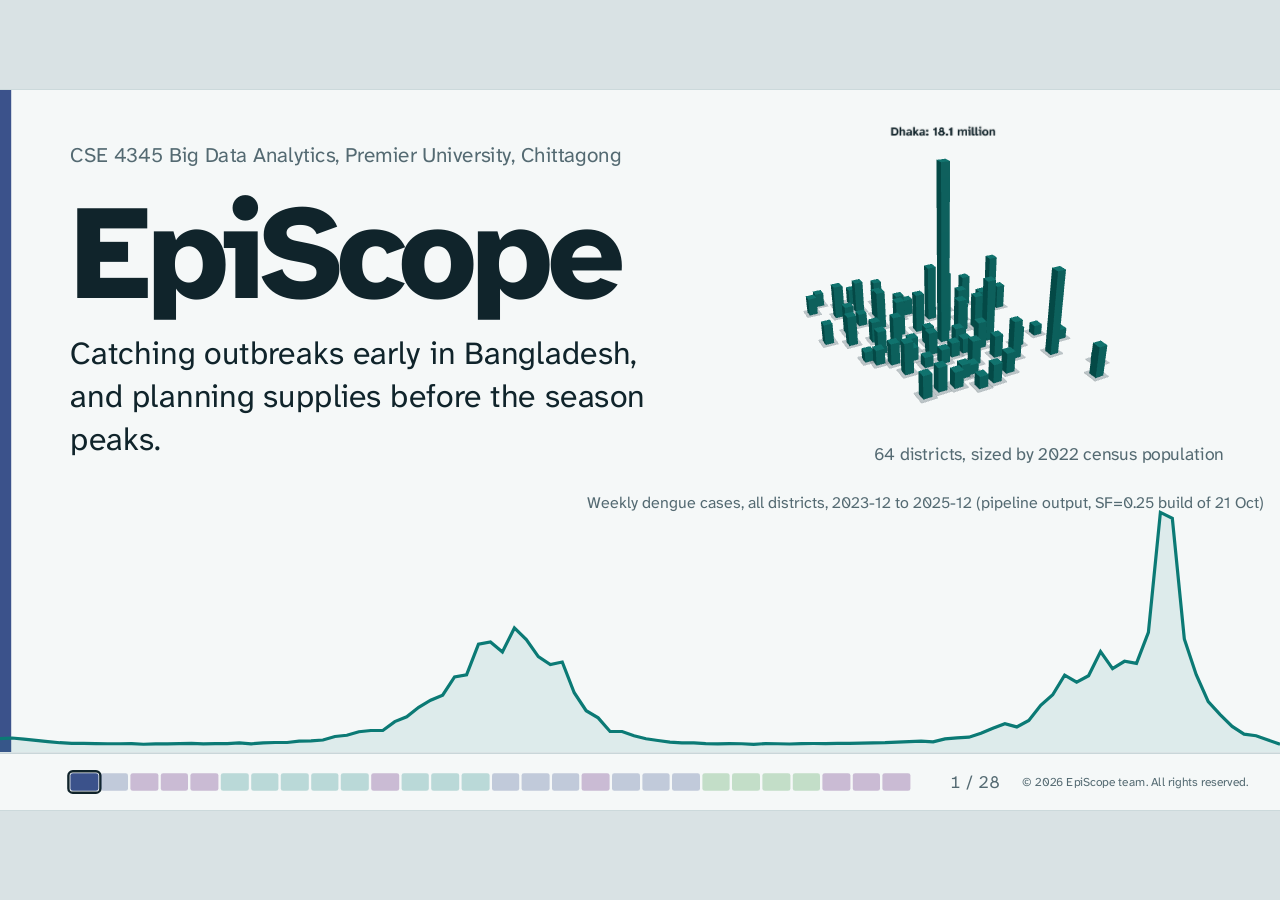
==== commit 1b14471e: "Dashboard screenshots from the SF=1 build with the final detection defaults (EARS C2 4.0, CUSUM h 6." ====
--- a/index.html
+++ b/index.html
@@ -478,7 +478,7 @@
     </div>
     <div data-in>
       <div class="shot"><img src="assets/p-ts.webp" alt="Dashboard weekly dengue chart for Dhaka with EARS C2 alert markers"></div>
-      <p class="small">Real output: weekly dengue in Dhaka, triangles are EARS C2 alerts (SF=0.25 build, 21 Oct).</p>
+      <p class="small">Real output: weekly dengue in Dhaka, triangles are EARS C2 alerts at threshold 4.0 (final SF=1 build).</p>
     </div>
   </div>
 </section>
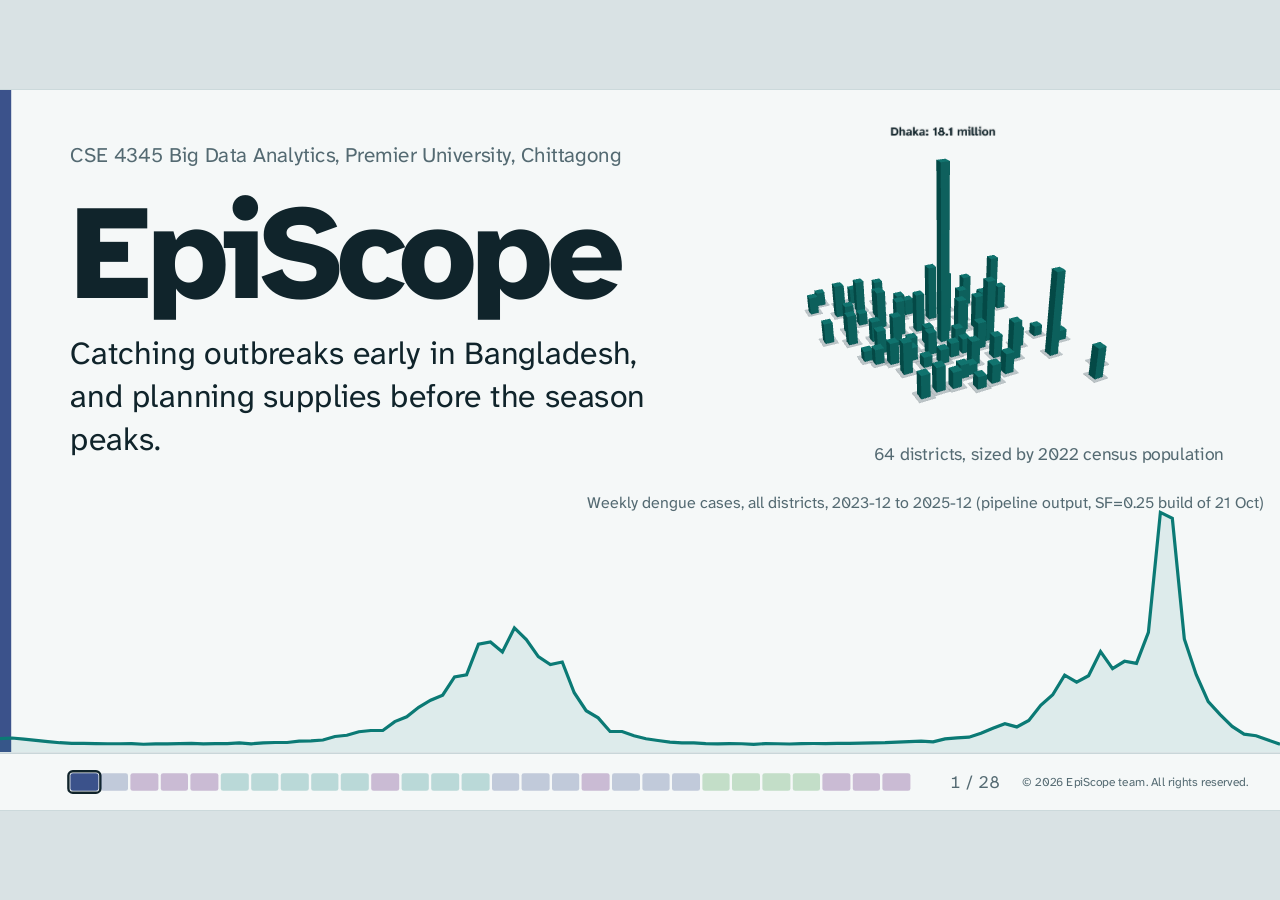
==== commit 8e6d8433: "R3 fixes: slide 11 says key, not salt; screenshot credits; streaming time just under four minutes" ====
--- a/index.html
+++ b/index.html
@@ -369,9 +369,9 @@
   <h2 data-in>No patient ID past bronze; one rule for late data</h2>
   <div class="cols">
     <div data-in>
-      <p class="formula">patient_key = HMAC-SHA256(salt, patient_id)</p>
+      <p class="formula">patient_key = HMAC-SHA256(key, patient_id)</p>
       <p>Built from Spark's own <code>sha2</code>, so no Python UDF slows it down.</p>
-      <p>The salt lives in <code>.env</code>, outside Git. Clean rows keep only an age band.</p>
+      <p>The secret key lives in <code>.env</code> (<code>EPISCOPE_HASH_SALT</code>), outside Git. Clean rows keep only an age band.</p>
     </div>
     <div data-in>
       <svg viewBox="0 0 640 380" width="640" height="380" aria-label="MERGE rule">
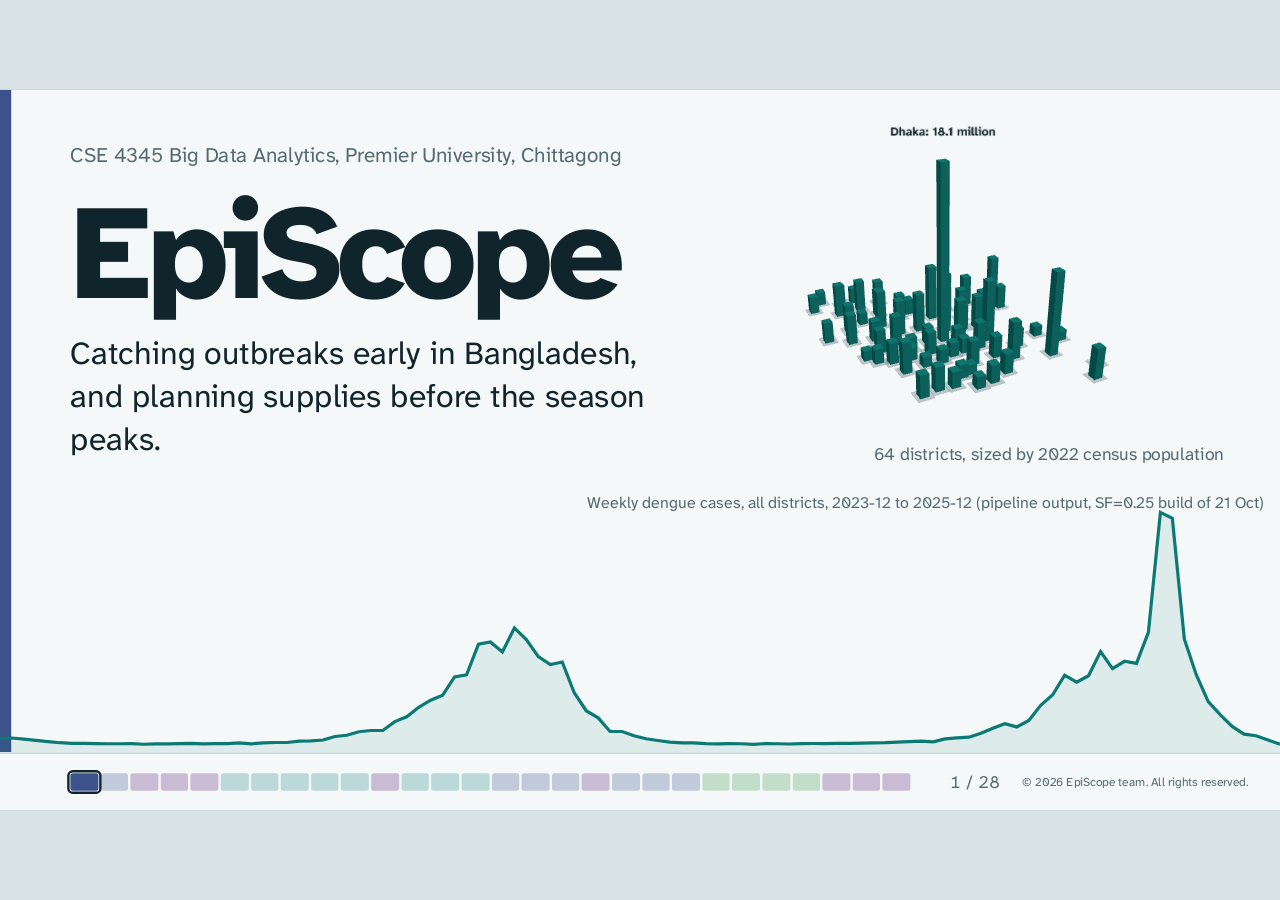
==== commit 9e93e64e: "R4 fixes: slide 14 and script 3f say only the small-table joins are broadcast (MERGE and patient de-" ====
--- a/index.html
+++ b/index.html
@@ -445,7 +445,7 @@
   <h2 data-in>Spark choices, and the 45-minute target</h2>
   <div class="cols">
     <ul data-in>
-      <li><b>Broadcast joins</b> for small tables: the encounter table never shuffles for a join.</li>
+      <li><b>Broadcast joins</b> for small tables (facilities, districts): joining them never shuffles the encounter table.</li>
       <li><b>Adaptive query execution</b> on.</li>
       <li><b>Partition by year only</b>: finer keys would mean thousands of tiny files.</li>
       <li><b>Daily batch</b> for forecasts and allocation: they are weekly decisions.</li>
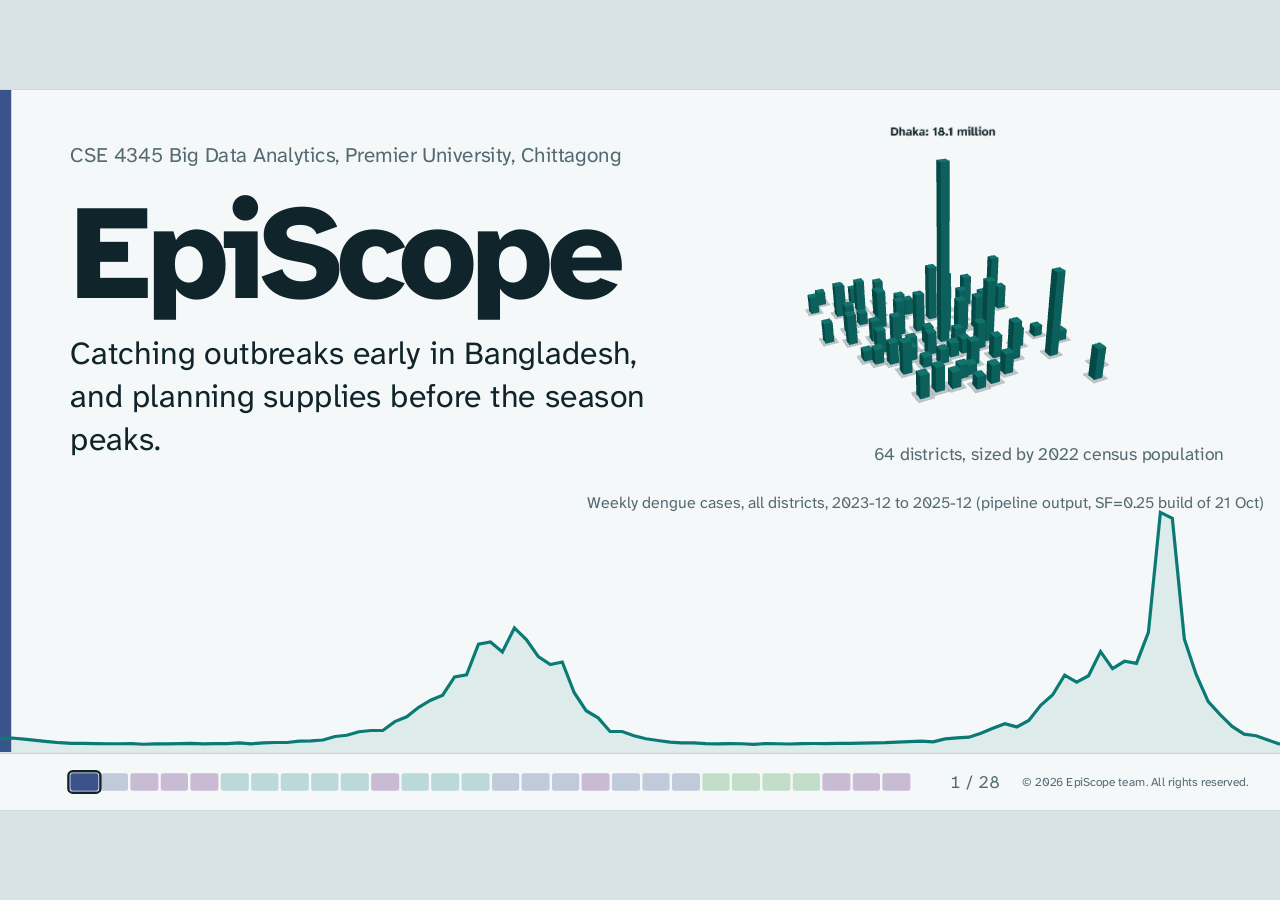
==== commit b0dd85e4: "R5 fixes: malaria forecast for antimalarial demand (slide 17, script 4d), backtest sees earlier week" ====
--- a/index.html
+++ b/index.html
@@ -506,8 +506,8 @@
   <div class="cols">
     <div data-in>
       <p class="formula" style="font-size:27px">log μ = season + rain(4–8 wk ago) + temp(4–8 wk ago) + recent level</p>
-      <p>Negative binomial, one per district, for dengue and diarrhoea, horizons 1 to 4 weeks.</p>
-      <p>Backtest: 52 rolling origins. At each one the model sees only the past.</p>
+      <p>Negative binomial, one per district, for dengue and diarrhoea (malaria too, for antimalarial demand), horizons 1 to 4 weeks.</p>
+      <p>Backtest: 52 rolling origins. At each one the model sees only earlier weeks, as finally reported.</p>
     </div>
     <div data-in>
       <table class="t">
@@ -691,7 +691,7 @@
   <h2 data-in>What we would tell the Ministry</h2>
   <div class="cols">
     <ol class="steps" data-in>
-      <li>Dengue supplies in place by week 29, before the season.</li>
+      <li>Dengue supplies in place by week 28-29 (6-13 July), before the season.</li>
       <li>Treat alerts as a short list; check reporting completeness before acting.</li>
       <li>Choose α openly, knowing what it costs.</li>
     </ol>
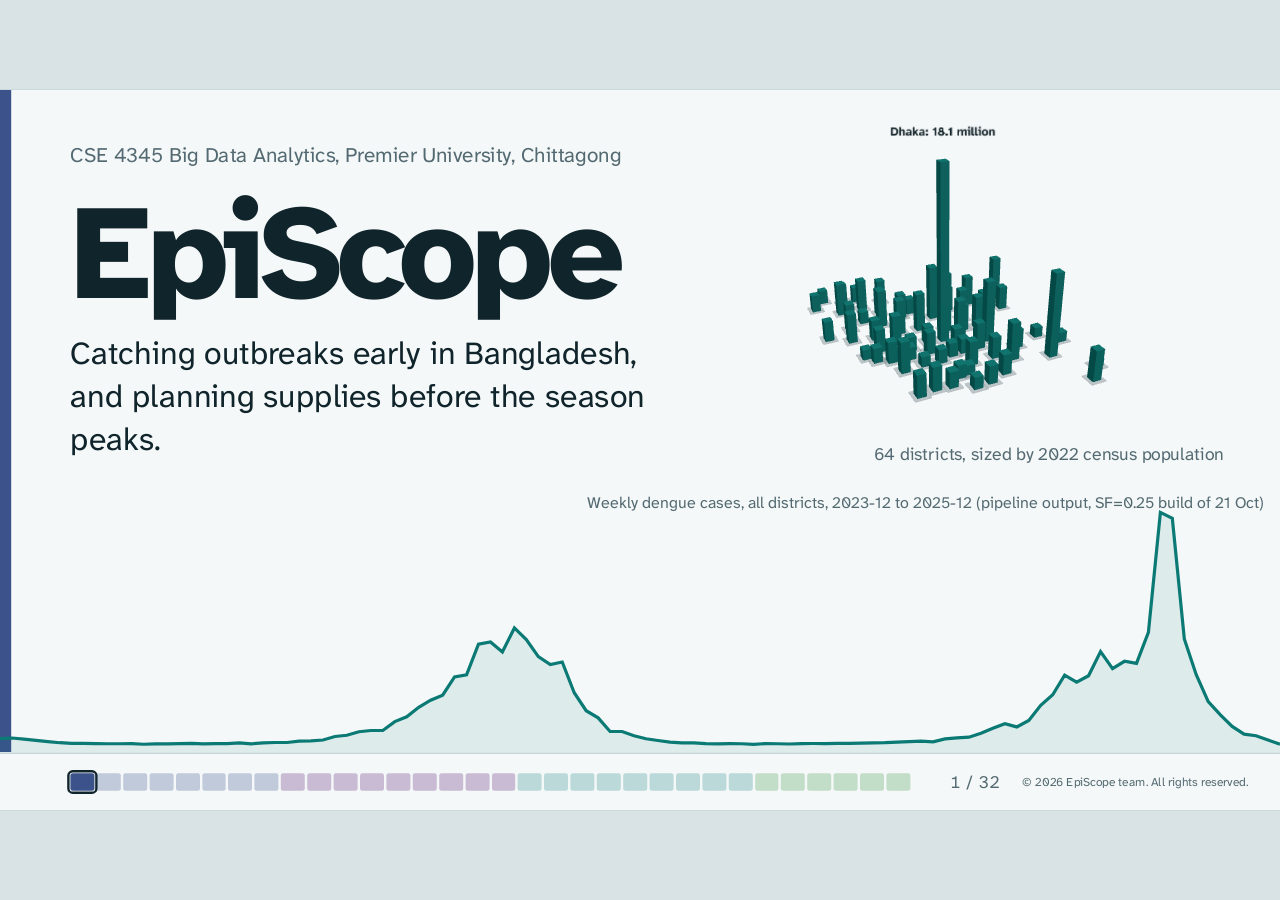
==== commit b10dcaf5: "One block per speaker (Rafi, Samira, Shezan, Rimjhim), slides only: drill output and dashboard walkt" ====
--- a/index.html
+++ b/index.html
@@ -147,6 +147,9 @@
   .kpis div { border-top: 4px solid var(--sp); padding-top: 12px; }
   .kpis .big { font-size: 70px; }
 
+  .term { font-family: ui-monospace, "DejaVu Sans Mono", monospace; font-size: 23px; line-height: 1.45; background: #0f1b1e; color: #e6efe9; border-radius: 12px; padding: 22px 26px; margin: 0; white-space: pre; overflow: hidden; }
+  .term .c { color: #8fd3c7; font-weight: 700; }
+  .term .m { color: #8a9a9d; }
 </style>
 </head>
 <body>
@@ -172,6 +175,102 @@
 </section>
 
 <!-- 3 -->
+<section class="slide" data-speaker="s1" aria-label="Detection">
+  <h2 data-in>Two detectors on seasonally adjusted counts</h2>
+  <div class="cols">
+    <div data-in>
+      <p><b>EARS C2</b>: this week against weeks 3 to 9 back. Alarm when z &gt; 4.0.</p>
+      <p class="formula">z = (y − s·m) / σ</p>
+      <p><b>CUSUM</b>: S = max(0, S + z − 0.5), alarm when S &gt; 6.5. It adds up small, steady excess.</p>
+      <p class="small">Farrington needs about five years before its first test week. That is all the history we have.</p>
+    </div>
+    <div data-in>
+      <div class="shot"><img src="assets/p-ts.webp" alt="Dashboard weekly dengue chart for Dhaka with EARS C2 alert markers"></div>
+      <p class="small">Real output: weekly dengue in Dhaka, triangles are EARS C2 alerts at threshold 4.0 (final SF=1 build).</p>
+    </div>
+  </div>
+</section>
+
+<!-- 4 -->
+<section class="slide" data-speaker="s1" aria-label="Artefact handling">
+  <h2 data-in>A silent facility is missing data, not zero cases</h2>
+  <div class="cols">
+    <div data-in>
+      <p class="stamp">Illustration</p>
+      <svg id="artefact-ill" viewBox="0 0 640 360" width="640" height="360"></svg>
+    </div>
+    <div data-in>
+      <p>Completeness = reporting facilities ÷ expected.</p>
+      <p>Below 80%: the week is <b>missing</b>. Above it: the count is scaled up by 1 ÷ completeness.</p>
+      <p>Together with onset-week counting in gold, the back-fill spike never reaches the detector.</p>
+    </div>
+  </div>
+  <p class="src">Code: <code>analytics/detection/prepare.py</code>; both planted silent facilities listed in <code>ground_truth/artefacts.csv</code></p>
+</section>
+
+<!-- 5 -->
+<section class="slide" data-speaker="s1" aria-label="Forecasting">
+  <h2 data-in>A count model a manager can read</h2>
+  <div data-in style="max-width:1300px">
+      <p class="formula" style="font-size:27px">log μ = season + rain(4–8 wk ago) + temp(4–8 wk ago) + recent level</p>
+      <p>Negative binomial, one per district, for dengue and diarrhoea (malaria too, for antimalarial demand), horizons 1 to 4 weeks.</p>
+  </div>
+</section>
+
+<!-- 6 -->
+<section class="slide" data-speaker="s1" aria-label="Allocation model">
+  <h2 data-in>From cases to supplies to a plan</h2>
+  <div class="cols wide-left">
+    <div data-in>
+      <svg viewBox="0 0 760 330" width="760" height="330" aria-label="Demand chain">
+        <g style="color: var(--ink)">
+          <rect class="box" x="0" y="120" width="180" height="90" rx="10"/><text x="20" y="174" font-size="25" font-weight="800">Forecast</text>
+          <rect class="box" x="250" y="120" width="190" height="90" rx="10"/><text x="270" y="160" font-size="25" font-weight="800">Demand</text><text x="270" y="192" font-size="20" class="m">q90, minus stock</text>
+          <rect class="box" x="510" y="0" width="250" height="330" rx="10" style="stroke: var(--sp)"/>
+          <text x="530" y="46" font-size="25" font-weight="800">Need per district</text>
+          <text x="530" y="98" font-size="22">beds</text><text x="530" y="140" font-size="22">IV saline</text><text x="530" y="182" font-size="22">NS1 test kits</text><text x="530" y="224" font-size="22">ORS sachets</text><text x="530" y="266" font-size="22">malaria courses</text>
+          <path class="ln draw" pathLength="1" style="--d:0" d="M180 165H242" marker-end="url(#ah)"/>
+          <path class="ln draw" pathLength="1" style="--d:1" d="M440 165H502" marker-end="url(#ah)"/>
+        </g>
+      </svg>
+    </div>
+    <div data-in>
+      <p class="formula" style="font-size:25px">minimise weighted unmet need<br>budget, transport per division<br>x<sub>d</sub> ≥ min(α · p<sub>d</sub> · Σx, need<sub>d</sub>)<br>x<sub>d</sub> ≤ need<sub>d</sub></p>
+      <p class="small">p<sub>d</sub>: population share; Σx: total sent.</p>
+      <p>Solved with PuLP and CBC. Every rate lives in one file with its source.</p>
+    </div>
+  </div>
+  <p class="src">Code: <code>analytics/forecast/demand_assumptions.py</code>, <code>analytics/optimise/lp.py</code></p>
+</section>
+
+<!-- 7 -->
+<section class="slide" data-speaker="s1" aria-label="Efficiency and equity">
+  <h2 data-in>The price of fairness</h2>
+  <div class="cols wide-right">
+    <div data-in>
+      <p>At half the budget: <b>67.8%</b> of need met, against <b>34.4%</b> for a population split.</p>
+      <p>Spread across all 64 districts: top-5 share 0.22, Gini 0.27 (SF=0.25; before the fix: 1.00 and 0.98).</p>
+      <p>A floor of α 0.1 to 0.9 costs 2.3 to 2.4 points (65.3 to 65.5%); α 1 costs 1.5. No district gets more than it needs.</p>
+      <p><b>Recommended α = 0</b>: of the floors costing ≤ 2 points (α 0 and 1), it gives the worst-off district most (0.46 vs 0.38).</p>
+    </div>
+    <div data-in>
+      <figure class="scene3d" id="alloc-3d" style="position:relative;width:760px;height:430px" aria-label="Share of need met at every budget and equity floor">
+        <svg class="fallback" id="curve-chart" viewBox="0 0 760 430" width="760" height="430"></svg>
+      </figure>
+      <p class="small only3d"><b style="color:var(--s4)">Green</b>: our plan at every budget (front to back: 0.25 to 1.5 × full need) and every α (left to right: 0 to 1). <b style="color:var(--alert)">Red</b>: population split.</p>
+    </div>
+  </div>
+  <p class="src">Source: <code>docs/FINAL-NUMBERS.md</code> (<code>allocation_summary.json</code>, <code>allocation_diagnosis.md</code>); curve from <code>allocation_curve.csv</code>.</p>
+</section>
+
+<!-- 8 -->
+<section class="slide" data-speaker="s1" aria-label="Preparedness calendar">
+  <h2 data-in>Dengue calendar by division</h2>
+  <svg id="cal-chart" viewBox="0 0 1420 520" width="1420" height="520" data-in></svg>
+  <p class="src">Source: <code>docs/experiments/calendar_summary.csv</code> (STL per division, 5 years). Rule: stock 3 weeks and campaign 6 weeks before onset.</p>
+</section>
+
+<!-- 9 -->
 <section class="slide" data-speaker="s2" aria-label="The problem">
   <h2 data-in>Late, messy reports from 64 districts</h2>
   <p class="lede" data-in>Dengue, diarrhoea, flu-like illness and malaria. Reports arrive late, facilities go quiet, and the same patient appears twice.</p>
@@ -184,7 +283,7 @@
   <p class="verdict" data-in>The people using it are not data scientists. Every output has to explain itself.</p>
 </section>
 
-<!-- 4 -->
+<!-- 10 -->
 <section class="slide" data-speaker="s2" aria-label="Conflict 1">
   <h2 data-in>Conflict 1: early alerts or few false alarms</h2>
   <div class="vs">
@@ -195,7 +294,7 @@
   <p class="verdict" data-in>We sweep the alert threshold against planted outbreaks and pick the point in the open.</p>
 </section>
 
-<!-- 5 -->
+<!-- 11 -->
 <section class="slide" data-speaker="s2" aria-label="Conflicts 2 to 5">
   <h2 data-in>Four more trade-offs</h2>
   <table class="t" data-in>
@@ -209,7 +308,118 @@
   </table>
 </section>
 
-<!-- 6 -->
+<!-- 12 -->
+<section class="slide" data-speaker="s2" aria-label="Detection evaluation">
+  <h2 data-in>Picking the threshold against planted outbreaks</h2>
+  <div class="cols">
+    <div data-in>
+      <p>Sweep the threshold. For each value: outbreaks caught, false alerts per district-year, days to detection.</p>
+      <p>Chosen points: EARS C2 threshold 4.0; CUSUM k 0.5, h 6.5.</p>
+    </div>
+    <div data-in>
+      <table class="t">
+        <thead><tr><th>Method</th><th class="r">Caught</th><th class="r">False / district-yr</th><th class="r">Median days</th><th class="r">PPV</th></tr></thead>
+        <tbody>
+          <tr><td>EARS C2</td><td class="r">33 of 35 (0.94)</td><td class="r">1.89</td><td class="r">8</td><td class="r">0.15</td></tr>
+          <tr><td>CUSUM</td><td class="r">32 of 35 (0.91)</td><td class="r">1.82</td><td class="r">9.5</td><td class="r">0.25</td></tr>
+        </tbody>
+      </table>
+      <p class="small" style="margin-top:14px">EARS C2 catches 91% within 14 days. Source: <code>docs/FINAL-NUMBERS.md</code> (<code>detection_tradeoff.json</code>).</p>
+    </div>
+  </div>
+</section>
+
+<!-- 13 -->
+<section class="slide" data-speaker="s2" aria-label="Forecast backtest">
+  <h2 data-in>Forecasts tested against a simple baseline</h2>
+  <div class="cols">
+    <div data-in>
+      <p>Backtest: 52 rolling origins. At each one the model sees only earlier weeks, as finally reported.</p>
+      <p>Seasonal naive baseline: each week's forecast is the same week last year.</p>
+    </div>
+    <div data-in>
+      <table class="t">
+        <thead><tr><th>Against seasonal naive</th><th class="r">Result</th></tr></thead>
+        <tbody>
+          <tr><td>MAE (model vs naive)</td><td class="r">113 vs 133</td></tr>
+          <tr><td>80% interval coverage</td><td class="r">0.79 vs 0.77</td></tr>
+          <tr><td>Relative WIS (&lt; 1 wins)</td><td class="r"><b>0.84</b></td></tr>
+          <tr><td>dengue / diarrhoea</td><td class="r">0.89 / 0.72</td></tr>
+        </tbody>
+      </table>
+      <p class="small" style="margin-top:14px">Source: <code>docs/FINAL-NUMBERS.md</code> (<code>backtest_metrics.csv</code>).</p>
+    </div>
+  </div>
+</section>
+
+<!-- 14 -->
+<section class="slide" data-speaker="s2" aria-label="De-identification">
+  <h2 data-in>No real patient ID is stored after bronze</h2>
+  <div data-in>
+      <p class="formula">patient_key = HMAC-SHA256(key, patient_id)</p>
+      <p>Built from Spark's own <code>sha2</code>, so no Python UDF slows it down.</p>
+      <p>The secret key lives in <code>.env</code> (<code>EPISCOPE_HASH_SALT</code>), outside Git. Clean rows keep only an age band.</p>
+  </div>
+  <p class="src">Code: <code>pipeline/privacy/deid.py</code></p>
+</section>
+
+<!-- 15 -->
+<section class="slide" data-speaker="s2" aria-label="Privacy and ethics">
+  <h2 data-in>Privacy by design, and a limit of the equity floor</h2>
+  <div class="cols">
+    <ul data-in>
+      <li>Keyed hash for patient IDs; age in bands.</li>
+      <li>Counts 1 to 4 hidden, with complementary suppression so totals cannot reveal them.</li>
+      <li>k-anonymity checker for record-level extracts; published tables are aggregates.</li>
+      <li>Equity floor: a population share, never more than need. No need shown, nothing sent, so it cannot protect a district whose reports are missing. Silent weeks are marked missing, not zero.</li>
+    </ul>
+    <div data-in>
+      <div class="shot" style="width:fit-content;margin-left:auto"><img src="assets/p-table.webp" style="max-height:560px;width:auto;max-width:100%" alt="Early warning table with hatched suppressed cells"></div>
+      <p class="small" style="text-align:right">Hatched cells: suppressed counts 1–4.</p>
+    </div>
+  </div>
+  <p class="src">k-anonymity checker: <code>pipeline/privacy/kanon.py</code>, unit-tested; not a pipeline step.</p>
+</section>
+
+<!-- 16 -->
+<section class="slide" data-speaker="s2" aria-label="Scaling">
+  <h2 data-in>Scaling: the 45-minute target</h2>
+  <div data-in style="max-width:900px">
+      <table class="t">
+        <thead><tr><th>Scale factor</th><th class="r">Runtime</th></tr></thead>
+        <tbody>
+          <tr><td>0.25</td><td class="r">15.4 min</td></tr>
+          <tr><td>0.5</td><td class="r">20.4 min</td></tr>
+          <tr><td>1 (limit 45 min)</td><td class="r"><b>28.3 min, pass</b></td></tr>
+          <tr><td>1, final code</td><td class="r"><b>25.0 min</b></td></tr>
+        </tbody>
+      </table>
+      <p class="small" style="margin-top:14px">Silver: rules checked once, 325 s to 214 s Spark time at SF=0.25, outputs identical.
+      Backtest: 1 task to 64, 325 s to 165 s. Source: <code>docs/FINAL-NUMBERS.md</code>.</p>
+  </div>
+</section>
+
+<!-- 17 -->
+<section class="slide" data-speaker="s2" aria-label="Recommendations and limits">
+  <h2 data-in>What we would tell the Ministry</h2>
+  <div class="cols">
+    <ol class="steps" data-in>
+      <li>Dengue supplies in place by week 28-29 (6-13 July), before the season.</li>
+      <li>Treat alerts as a short list; check reporting completeness before acting.</li>
+      <li>Choose α openly, knowing what it costs.</li>
+    </ol>
+    <div data-in>
+      <p class="stamp">Limits</p>
+      <ul>
+        <li>Synthetic data: no real decision yet.</li>
+        <li>Streaming alerts take 219.2 s at full scale: fast, not instant.</li>
+        <li>Forecast bands ignore parameter uncertainty, so they are a little narrow.</li>
+      </ul>
+    </div>
+  </div>
+</section>
+
+<!-- 18 -->
 <section class="slide" data-speaker="s3" aria-label="The data story">
   <h2 data-in>Real places and weather, synthetic patients</h2>
   <div class="cols">
@@ -227,7 +437,7 @@
   </div>
 </section>
 
-<!-- 7 -->
+<!-- 19 -->
 <section class="slide" data-speaker="s3" aria-label="Architecture">
   <h2 data-in>One pipeline, each layer rebuilt from the last</h2>
   <svg viewBox="0 0 1430 520" width="1430" height="520" data-in aria-label="Architecture diagram">
@@ -295,7 +505,7 @@
   </svg>
 </section>
 
-<!-- 8 -->
+<!-- 20 -->
 <section class="slide" data-speaker="s3" aria-label="Generator">
   <h2 data-in>The generator plants the problems we must catch</h2>
   <div class="cols wide-right">
@@ -311,7 +521,7 @@
   </div>
 </section>
 
-<!-- 9 -->
+<!-- 21 -->
 <section class="slide" data-speaker="s3" aria-label="Bronze">
   <h2 data-in>Bronze: keep what arrived, load it once</h2>
   <svg viewBox="0 0 1420 330" width="1420" height="330" data-in aria-label="Bronze checksum flow">
@@ -344,7 +554,7 @@
   <p class="src">Code: <code>pipeline/bronze/ingest.py</code></p>
 </section>
 
-<!-- 10 -->
+<!-- 22 -->
 <section class="slide" data-speaker="s3" aria-label="Silver quality">
   <h2 data-in>Silver: rules decide what we trust</h2>
   <div class="cols wide-right">
@@ -364,16 +574,10 @@
   <p class="src">Counts: <code>docs/FINAL-NUMBERS.md</code> (<code>sf1_final_run.json</code>). Rule chart: <code>dashboard/data/dq.json</code>, SF=0.25 build of 21 Oct.</p>
 </section>
 
-<!-- 11 -->
-<section class="slide" data-speaker="s2" aria-label="Privacy and MERGE">
-  <h2 data-in>No patient ID past bronze; one rule for late data</h2>
-  <div class="cols">
-    <div data-in>
-      <p class="formula">patient_key = HMAC-SHA256(key, patient_id)</p>
-      <p>Built from Spark's own <code>sha2</code>, so no Python UDF slows it down.</p>
-      <p>The secret key lives in <code>.env</code> (<code>EPISCOPE_HASH_SALT</code>), outside Git. Clean rows keep only an age band.</p>
-    </div>
-    <div data-in>
+<!-- 23 -->
+<section class="slide" data-speaker="s3" aria-label="MERGE">
+  <h2 data-in>One rule for late data</h2>
+  <div data-in>
       <svg viewBox="0 0 640 380" width="640" height="380" aria-label="MERGE rule">
         <g style="color: var(--ink)">
           <rect class="box soft" x="0" y="0" width="290" height="120" rx="10"/>
@@ -390,12 +594,11 @@
           <text x="64" y="348" font-size="21" class="m">re-run: no change. late record: right week.</text>
         </g>
       </svg>
-    </div>
-  </div>
-  <p class="src">Code: <code>pipeline/privacy/deid.py</code>, <code>pipeline/silver/build.py</code></p>
-</section>
-
-<!-- 12 -->
+  </div>
+  <p class="src">Code: <code>pipeline/silver/build.py</code></p>
+</section>
+
+<!-- 24 -->
 <section class="slide" data-speaker="s3" aria-label="Gold">
   <h2 data-in>Gold counts by onset week, so a back-fill is not a spike</h2>
   <div class="cols">
@@ -411,19 +614,20 @@
   <p class="src">Code: <code>pipeline/gold/build.py</code> (replaceWhere on changed weeks)</p>
 </section>
 
-<!-- 13 -->
-<section class="slide" data-speaker="s3" aria-label="Live pipeline run">
-  <span class="cue" data-in>Live run in the terminal, clock visible</span>
-  <h2 data-in>New drop, re-run, quarantine</h2>
-  <div class="cols">
-    <ol class="steps" data-in>
-      <li><code>git describe --tags</code> shows v1.0</li>
-      <li><code>make drop</code> with a new seed: 14 new days</li>
-      <li><code>make bronze silver gold analytics serve</code></li>
-      <li>Run again: nothing new, duplicates = 0</li>
-      <li>One quarantined row: <code>DQ_ORPHAN_FACILITY</code></li>
-      <li>A gold row's batch IDs in the ingest log</li>
-    </ol>
+<!-- 25 -->
+<section class="slide" data-speaker="s3" aria-label="Hidden-drop drill">
+  <h2 data-in>Hidden-drop drill: new drop, re-run, quarantine</h2>
+  <div class="cols">
+    <pre class="term" data-in><span class="c">$ make drop SF=0.05 DROP_SEED=4675</span>
+14 new days, unseen seed
+<span class="c">$ make bronze silver gold analytics serve</span>
+bronze batches      1 &rarr; 2
+silver rows         1,636,674 &rarr; 1,645,562
+quarantined rows       68,195 &rarr; 68,532
+data through       2025-12-31 &rarr; 2026-01-14
+<span class="c">$ make bronze silver gold</span>   <span class="m"># again</span>
+silver rows         1,645,562  (no change)
+duplicate IDs       0</pre>
     <div data-in>
       <p class="stamp">Hidden-drop drill on the final ingestion code</p>
       <table class="t">
@@ -435,170 +639,23 @@
           <tr><td>Whole drill</td><td class="r">28.6 min, pass</td></tr>
         </tbody>
       </table>
-      <p class="small" style="margin-top:14px">Clean clone, SF=0.05. Source: <code>docs/FINAL-NUMBERS.md</code> (<code>hidden_drop_drill.json</code>).</p>
-    </div>
-  </div>
-</section>
-
-<!-- 14 -->
-<section class="slide" data-speaker="s3" aria-label="Spark performance">
-  <h2 data-in>Spark choices, and the 45-minute target</h2>
-  <div class="cols">
-    <ul data-in>
+      <p class="small" style="margin-top:14px">Quarantined rows keep their reason code, e.g. <code>DQ_ORPHAN_FACILITY</code>. Clean clone, SF=0.05. Source: <code>docs/FINAL-NUMBERS.md</code> (<code>hidden_drop_drill.json</code>).</p>
+    </div>
+  </div>
+</section>
+
+<!-- 26 -->
+<section class="slide" data-speaker="s3" aria-label="Spark choices">
+  <h2 data-in>Spark choices</h2>
+  <ul data-in>
       <li><b>Broadcast joins</b> for small tables (facilities, districts): joining them never shuffles the encounter table.</li>
       <li><b>Adaptive query execution</b> on.</li>
       <li><b>Partition by year only</b>: finer keys would mean thousands of tiny files.</li>
       <li><b>Daily batch</b> for forecasts and allocation: they are weekly decisions.</li>
     </ul>
-    <div data-in>
-      <table class="t">
-        <thead><tr><th>Scale factor</th><th class="r">Runtime</th></tr></thead>
-        <tbody>
-          <tr><td>0.25</td><td class="r">15.4 min</td></tr>
-          <tr><td>0.5</td><td class="r">20.4 min</td></tr>
-          <tr><td>1 (limit 45 min)</td><td class="r"><b>28.3 min, pass</b></td></tr>
-          <tr><td>1, final code</td><td class="r"><b>25.0 min</b></td></tr>
-        </tbody>
-      </table>
-      <p class="small" style="margin-top:14px">Silver: rules checked once, 325 s to 214 s Spark time at SF=0.25, outputs identical.
-      Backtest: 1 task to 64, 325 s to 165 s. Source: <code>docs/FINAL-NUMBERS.md</code>.</p>
-    </div>
-  </div>
-</section>
-
-<!-- 15 -->
-<section class="slide" data-speaker="s1" aria-label="Detection">
-  <h2 data-in>Two detectors on seasonally adjusted counts</h2>
-  <div class="cols">
-    <div data-in>
-      <p><b>EARS C2</b>: this week against weeks 3 to 9 back. Alarm when z &gt; 4.0.</p>
-      <p class="formula">z = (y − s·m) / σ</p>
-      <p><b>CUSUM</b>: S = max(0, S + z − 0.5), alarm when S &gt; 6.5. It adds up small, steady excess.</p>
-      <p class="small">Farrington needs about five years before its first test week. That is all the history we have.</p>
-    </div>
-    <div data-in>
-      <div class="shot"><img src="assets/p-ts.webp" alt="Dashboard weekly dengue chart for Dhaka with EARS C2 alert markers"></div>
-      <p class="small">Real output: weekly dengue in Dhaka, triangles are EARS C2 alerts at threshold 4.0 (final SF=1 build).</p>
-    </div>
-  </div>
-</section>
-
-<!-- 16 -->
-<section class="slide" data-speaker="s1" aria-label="Artefact handling">
-  <h2 data-in>A silent facility is missing data, not zero cases</h2>
-  <div class="cols">
-    <div data-in>
-      <p class="stamp">Illustration</p>
-      <svg id="artefact-ill" viewBox="0 0 640 360" width="640" height="360"></svg>
-    </div>
-    <div data-in>
-      <p>Completeness = reporting facilities ÷ expected.</p>
-      <p>Below 80%: the week is <b>missing</b>. Above it: the count is scaled up by 1 ÷ completeness.</p>
-      <p>Together with onset-week counting in gold, the back-fill spike never reaches the detector.</p>
-    </div>
-  </div>
-  <p class="src">Code: <code>analytics/detection/prepare.py</code>; both planted silent facilities listed in <code>ground_truth/artefacts.csv</code></p>
-</section>
-
-<!-- 17 -->
-<section class="slide" data-speaker="s1" aria-label="Forecasting">
-  <h2 data-in>A count model a manager can read</h2>
-  <div class="cols">
-    <div data-in>
-      <p class="formula" style="font-size:27px">log μ = season + rain(4–8 wk ago) + temp(4–8 wk ago) + recent level</p>
-      <p>Negative binomial, one per district, for dengue and diarrhoea (malaria too, for antimalarial demand), horizons 1 to 4 weeks.</p>
-      <p>Backtest: 52 rolling origins. At each one the model sees only earlier weeks, as finally reported.</p>
-    </div>
-    <div data-in>
-      <table class="t">
-        <thead><tr><th>Against seasonal naive</th><th class="r">Result</th></tr></thead>
-        <tbody>
-          <tr><td>MAE (model vs naive)</td><td class="r">113 vs 133</td></tr>
-          <tr><td>80% interval coverage</td><td class="r">0.79 vs 0.77</td></tr>
-          <tr><td>Relative WIS (&lt; 1 wins)</td><td class="r"><b>0.84</b></td></tr>
-          <tr><td>dengue / diarrhoea</td><td class="r">0.89 / 0.72</td></tr>
-        </tbody>
-      </table>
-      <p class="small" style="margin-top:14px">Source: <code>docs/FINAL-NUMBERS.md</code> (<code>backtest_metrics.csv</code>).</p>
-    </div>
-  </div>
-</section>
-
-<!-- 18 -->
-<section class="slide" data-speaker="s2" aria-label="Detection evaluation">
-  <h2 data-in>Picking the threshold against planted outbreaks</h2>
-  <div class="cols">
-    <div data-in>
-      <p>Sweep the threshold. For each value: outbreaks caught, false alerts per district-year, days to detection.</p>
-      <p>Chosen points: EARS C2 threshold 4.0; CUSUM k 0.5, h 6.5.</p>
-    </div>
-    <div data-in>
-      <table class="t">
-        <thead><tr><th>Method</th><th class="r">Caught</th><th class="r">False / district-yr</th><th class="r">Median days</th><th class="r">PPV</th></tr></thead>
-        <tbody>
-          <tr><td>EARS C2</td><td class="r">33 of 35 (0.94)</td><td class="r">1.89</td><td class="r">8</td><td class="r">0.15</td></tr>
-          <tr><td>CUSUM</td><td class="r">32 of 35 (0.91)</td><td class="r">1.82</td><td class="r">9.5</td><td class="r">0.25</td></tr>
-        </tbody>
-      </table>
-      <p class="small" style="margin-top:14px">EARS C2 catches 91% within 14 days. Source: <code>docs/FINAL-NUMBERS.md</code> (<code>detection_tradeoff.json</code>).</p>
-    </div>
-  </div>
-</section>
-
-<!-- 19 -->
-<section class="slide" data-speaker="s1" aria-label="Allocation model">
-  <h2 data-in>From cases to supplies to a plan</h2>
-  <div class="cols wide-left">
-    <div data-in>
-      <svg viewBox="0 0 760 330" width="760" height="330" aria-label="Demand chain">
-        <g style="color: var(--ink)">
-          <rect class="box" x="0" y="120" width="180" height="90" rx="10"/><text x="20" y="174" font-size="25" font-weight="800">Forecast</text>
-          <rect class="box" x="250" y="120" width="190" height="90" rx="10"/><text x="270" y="160" font-size="25" font-weight="800">Demand</text><text x="270" y="192" font-size="20" class="m">q90, minus stock</text>
-          <rect class="box" x="510" y="0" width="250" height="330" rx="10" style="stroke: var(--sp)"/>
-          <text x="530" y="46" font-size="25" font-weight="800">Need per district</text>
-          <text x="530" y="98" font-size="22">beds</text><text x="530" y="140" font-size="22">IV saline</text><text x="530" y="182" font-size="22">NS1 test kits</text><text x="530" y="224" font-size="22">ORS sachets</text><text x="530" y="266" font-size="22">malaria courses</text>
-          <path class="ln draw" pathLength="1" style="--d:0" d="M180 165H242" marker-end="url(#ah)"/>
-          <path class="ln draw" pathLength="1" style="--d:1" d="M440 165H502" marker-end="url(#ah)"/>
-        </g>
-      </svg>
-    </div>
-    <div data-in>
-      <p class="formula" style="font-size:25px">minimise weighted unmet need<br>budget, transport per division<br>x<sub>d</sub> ≥ min(α · p<sub>d</sub> · Σx, need<sub>d</sub>)<br>x<sub>d</sub> ≤ need<sub>d</sub></p>
-      <p class="small">p<sub>d</sub>: population share; Σx: total sent.</p>
-      <p>Solved with PuLP and CBC. Every rate lives in one file with its source.</p>
-    </div>
-  </div>
-  <p class="src">Code: <code>analytics/forecast/demand_assumptions.py</code>, <code>analytics/optimise/lp.py</code></p>
-</section>
-
-<!-- 20 -->
-<section class="slide" data-speaker="s1" aria-label="Efficiency and equity">
-  <h2 data-in>The price of fairness</h2>
-  <div class="cols wide-right">
-    <div data-in>
-      <p>At half the budget: <b>67.8%</b> of need met, against <b>34.4%</b> for a population split.</p>
-      <p>Spread across all 64 districts: top-5 share 0.22, Gini 0.27 (SF=0.25; before the fix: 1.00 and 0.98).</p>
-      <p>A floor of α 0.1 to 0.9 costs 2.3 to 2.4 points (65.3 to 65.5%); α 1 costs 1.5. No district gets more than it needs.</p>
-      <p><b>Recommended α = 0</b>: of the floors costing ≤ 2 points (α 0 and 1), it gives the worst-off district most (0.46 vs 0.38).</p>
-    </div>
-    <div data-in>
-      <figure class="scene3d" id="alloc-3d" style="position:relative;width:760px;height:430px" aria-label="Share of need met at every budget and equity floor">
-        <svg class="fallback" id="curve-chart" viewBox="0 0 760 430" width="760" height="430"></svg>
-      </figure>
-      <p class="small only3d"><b style="color:var(--s4)">Green</b>: our plan at every budget (front to back: 0.25 to 1.5 × full need) and every α (left to right: 0 to 1). <b style="color:var(--alert)">Red</b>: population split.</p>
-    </div>
-  </div>
-  <p class="src">Source: <code>docs/FINAL-NUMBERS.md</code> (<code>allocation_summary.json</code>, <code>allocation_diagnosis.md</code>); curve from <code>allocation_curve.csv</code>.</p>
-</section>
-
-<!-- 21 -->
-<section class="slide" data-speaker="s1" aria-label="Preparedness calendar">
-  <h2 data-in>Dengue calendar by division</h2>
-  <svg id="cal-chart" viewBox="0 0 1420 520" width="1420" height="520" data-in></svg>
-  <p class="src">Source: <code>docs/experiments/calendar_summary.csv</code> (STL per division, 5 years). Rule: stock 3 weeks and campaign 6 weeks before onset.</p>
-</section>
-
-<!-- 22 -->
+</section>
+
+<!-- 27 -->
 <section class="slide" data-speaker="s4" aria-label="Dashboard design">
   <h2 data-in>Built for a district office laptop</h2>
   <div class="cols wide-right">
@@ -613,29 +670,41 @@
   </div>
 </section>
 
-<!-- 23 -->
+<!-- 28 -->
 <section class="slide" data-speaker="s4" aria-label="Linked views">
-  <span class="cue" data-in>Switch to the live dashboard</span>
   <h2 data-in>One selection, five views</h2>
   <div class="cols wide-right">
     <ol class="steps" data-in>
+      <li>Top line: districts on alert in the last full week (none)</li>
       <li>The map shows cases per 100,000; triangles are alerts</li>
       <li>Solid triangle: on alert in the last full week; outline: earlier in the range</li>
       <li>The table ranks districts by alerts</li>
-      <li>Click a district: weekly chart, heatmap and allocation follow</li>
+      <li>Chattogram selected: weekly chart, heatmap and allocation follow</li>
     </ol>
     <div class="shot" data-in><img src="assets/dash-ctg.webp" alt="Dashboard after selecting Chattogram: every view shows Chattogram"></div>
   </div>
 </section>
 
-<!-- 24 -->
-<section class="slide" data-speaker="s4" aria-label="Uncertainty, suppression and what-if">
-  <h2 data-in>Ranges, hidden counts and the what-if panel</h2>
+<!-- 29 -->
+<section class="slide" data-speaker="s4" aria-label="Weekly chart and forecast table">
+  <h2 data-in>The weekly chart and the forecast table</h2>
   <div class="cols wide-right">
     <ol class="steps" data-in>
-      <li>Drag the time strip: every view follows</li>
+      <li>Drag the lower time strip: every view follows</li>
       <li>Open dot: newest week, not yet complete</li>
-      <li>Blue band: 80% forecast range; table below</li>
+      <li>Blue band: 80% forecast range</li>
+      <li>Table: expected cases and likely range per week, plus a 4-week total</li>
+      <li>No data: the week says no report, not zero</li>
+    </ol>
+    <div class="shot" data-in><img src="assets/dash-ctg-chart.webp" alt="Weekly dengue chart for Chattogram with the open dot, forecast band and forecast table"></div>
+  </div>
+</section>
+
+<!-- 30 -->
+<section class="slide" data-speaker="s4" aria-label="Suppression, what-if, district view">
+  <h2 data-in>Hidden counts, the what-if panel, the district view</h2>
+  <div class="cols wide-right">
+    <ol class="steps" data-in>
       <li>Striped cells: counts 1–4, hidden</li>
       <li>What-if: move budget and α; the plan comes from a grid solved in advance</li>
       <li><code>?district=</code>: own district in full, rest as division totals</li>
@@ -645,7 +714,7 @@
   </div>
 </section>
 
-<!-- 25 -->
+<!-- 31 -->
 <section class="slide" data-speaker="s4" aria-label="Persona walkthroughs">
   <h2 data-in>Simulated persona walkthroughs run with AI agents</h2>
   <div class="cols">
@@ -668,46 +737,8 @@
   </div>
 </section>
 
-<!-- 26 -->
-<section class="slide" data-speaker="s2" aria-label="Privacy and ethics">
-  <h2 data-in>Privacy by design, and a limit of the equity floor</h2>
-  <div class="cols">
-    <ul data-in>
-      <li>Keyed hash for patient IDs; age in bands.</li>
-      <li>Counts 1 to 4 hidden, with complementary suppression so totals cannot reveal them.</li>
-      <li>k-anonymity checker for record-level extracts; published tables are aggregates.</li>
-      <li>Equity floor: a population share, never more than need. No need shown, nothing sent, so it cannot protect a district whose reports are missing. Silent weeks are marked missing, not zero.</li>
-    </ul>
-    <div data-in>
-      <div class="shot" style="width:fit-content;margin-left:auto"><img src="assets/p-table.webp" style="max-height:560px;width:auto;max-width:100%" alt="Early warning table with hatched suppressed cells"></div>
-      <p class="small" style="text-align:right">Hatched cells: suppressed counts 1–4.</p>
-    </div>
-  </div>
-  <p class="src">k-anonymity checker: <code>pipeline/privacy/kanon.py</code>, unit-tested; not a pipeline step.</p>
-</section>
-
-<!-- 27 -->
-<section class="slide" data-speaker="s2" aria-label="Recommendations and limits">
-  <h2 data-in>What we would tell the Ministry</h2>
-  <div class="cols">
-    <ol class="steps" data-in>
-      <li>Dengue supplies in place by week 28-29 (6-13 July), before the season.</li>
-      <li>Treat alerts as a short list; check reporting completeness before acting.</li>
-      <li>Choose α openly, knowing what it costs.</li>
-    </ol>
-    <div data-in>
-      <p class="stamp">Limits</p>
-      <ul>
-        <li>Synthetic data: no real decision yet.</li>
-        <li>Streaming alerts take 219.2 s at full scale: fast, not instant.</li>
-        <li>Forecast bands ignore parameter uncertainty, so they are a little narrow.</li>
-      </ul>
-    </div>
-  </div>
-</section>
-
-<!-- 28 -->
-<section class="slide" data-speaker="s2" aria-label="Close">
+<!-- 32 -->
+<section class="slide" data-speaker="s4" aria-label="Close">
   <h2 data-in>Thank you</h2>
   <p class="lede" data-in>Everything shown matches tag <b data-cfg="repo_tag"></b> in our repository.</p>
   <p class="meta" data-in>EpiScope: early warning, forecasts and supply planning for Bangladesh's 64 districts.</p>
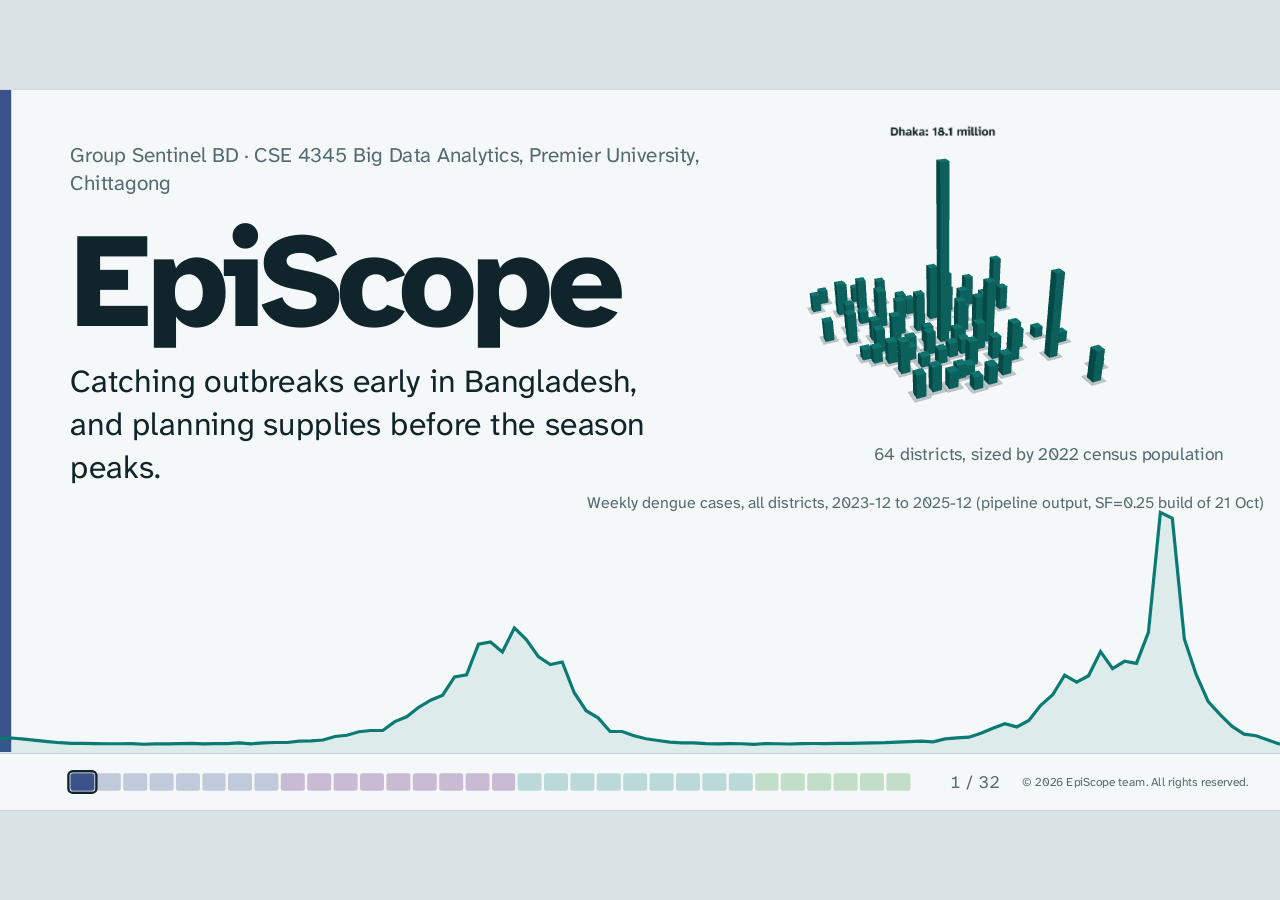
==== commit 995b6892: "Add group name Sentinel BD to title, team slide and opening line" ====
--- a/index.html
+++ b/index.html
@@ -157,7 +157,7 @@
 
 <!-- 1 -->
 <section class="slide title" data-speaker="s1" aria-label="Title">
-  <p class="meta" data-in>CSE 4345 Big Data Analytics, Premier University, Chittagong</p>
+  <p class="meta" data-in>Group Sentinel BD · CSE 4345 Big Data Analytics, Premier University, Chittagong</p>
   <h1 data-in>EpiScope</h1>
   <p class="lede" data-in>Catching outbreaks early in Bangladesh, and planning supplies before the season peaks.</p>
   <figure class="scene3d" id="title-3d" style="right:70px;top:40px;width:700px;height:420px" aria-label="The 64 districts as bars, height = 2022 census population">
@@ -170,7 +170,7 @@
 <!-- 2 -->
 <section class="slide" data-speaker="s1" aria-label="Meet our team">
   <h2 data-in>Meet our team</h2>
-  <p class="lede" data-in>Four people, one pipeline. Each of us presents one part of it.</p>
+  <p class="lede" data-in>Group Sentinel BD: four people, one pipeline. Each of us presents one part of it.</p>
   <div class="team" id="team"></div>
 </section>
 
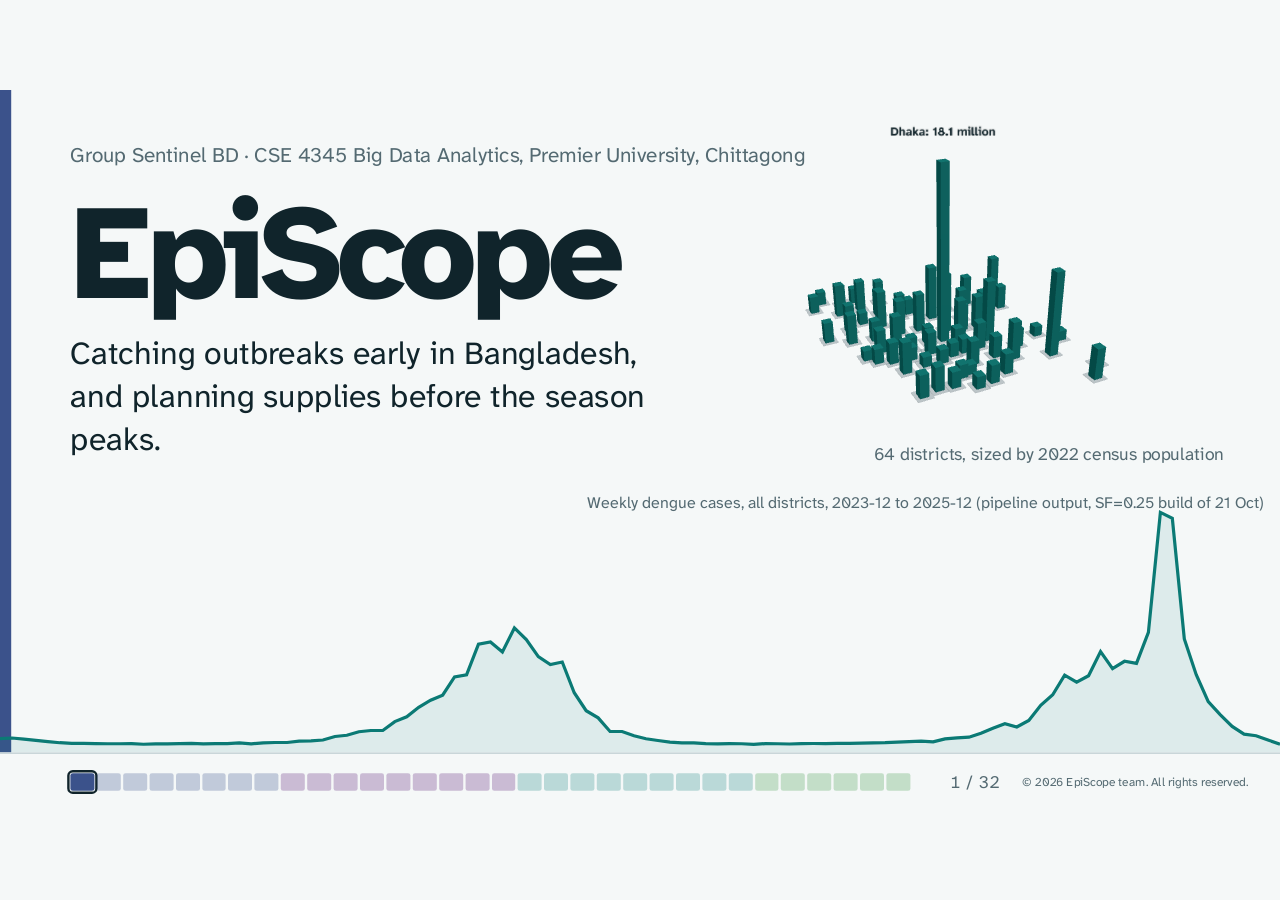
==== commit 9afb7b3a: "Page background matches the slide so non-16:9 windows show no gap; title line on one row" ====
--- a/index.html
+++ b/index.html
@@ -10,8 +10,8 @@
 <link rel="stylesheet" href="assets/base.css">
 <style>
   html, body { height: 100%; overflow: hidden; }
-  body { background: #d9e2e4; display: grid; place-items: center; }
-  :root[data-theme="dark"] body { background: #081215; }
+  /* page background = slide paper, so any margin left on a non-16:9 window blends in (no visible gap) */
+  body { background: var(--paper); display: grid; place-items: center; }
 
   /* 1600 x 900 design canvas, scaled to fit the window */
   .stage {
@@ -20,7 +20,6 @@
     transform-origin: 0 0;
     background: var(--paper);
     overflow: hidden;
-    box-shadow: 0 0 0 1px var(--rule);
   }
   .slide {
     position: absolute; inset: 0;
@@ -157,7 +156,7 @@
 
 <!-- 1 -->
 <section class="slide title" data-speaker="s1" aria-label="Title">
-  <p class="meta" data-in>Group Sentinel BD · CSE 4345 Big Data Analytics, Premier University, Chittagong</p>
+  <p class="meta" data-in style="max-width:none">Group Sentinel BD · CSE 4345 Big Data Analytics, Premier University, Chittagong</p>
   <h1 data-in>EpiScope</h1>
   <p class="lede" data-in>Catching outbreaks early in Bangladesh, and planning supplies before the season peaks.</p>
   <figure class="scene3d" id="title-3d" style="right:70px;top:40px;width:700px;height:420px" aria-label="The 64 districts as bars, height = 2022 census population">
